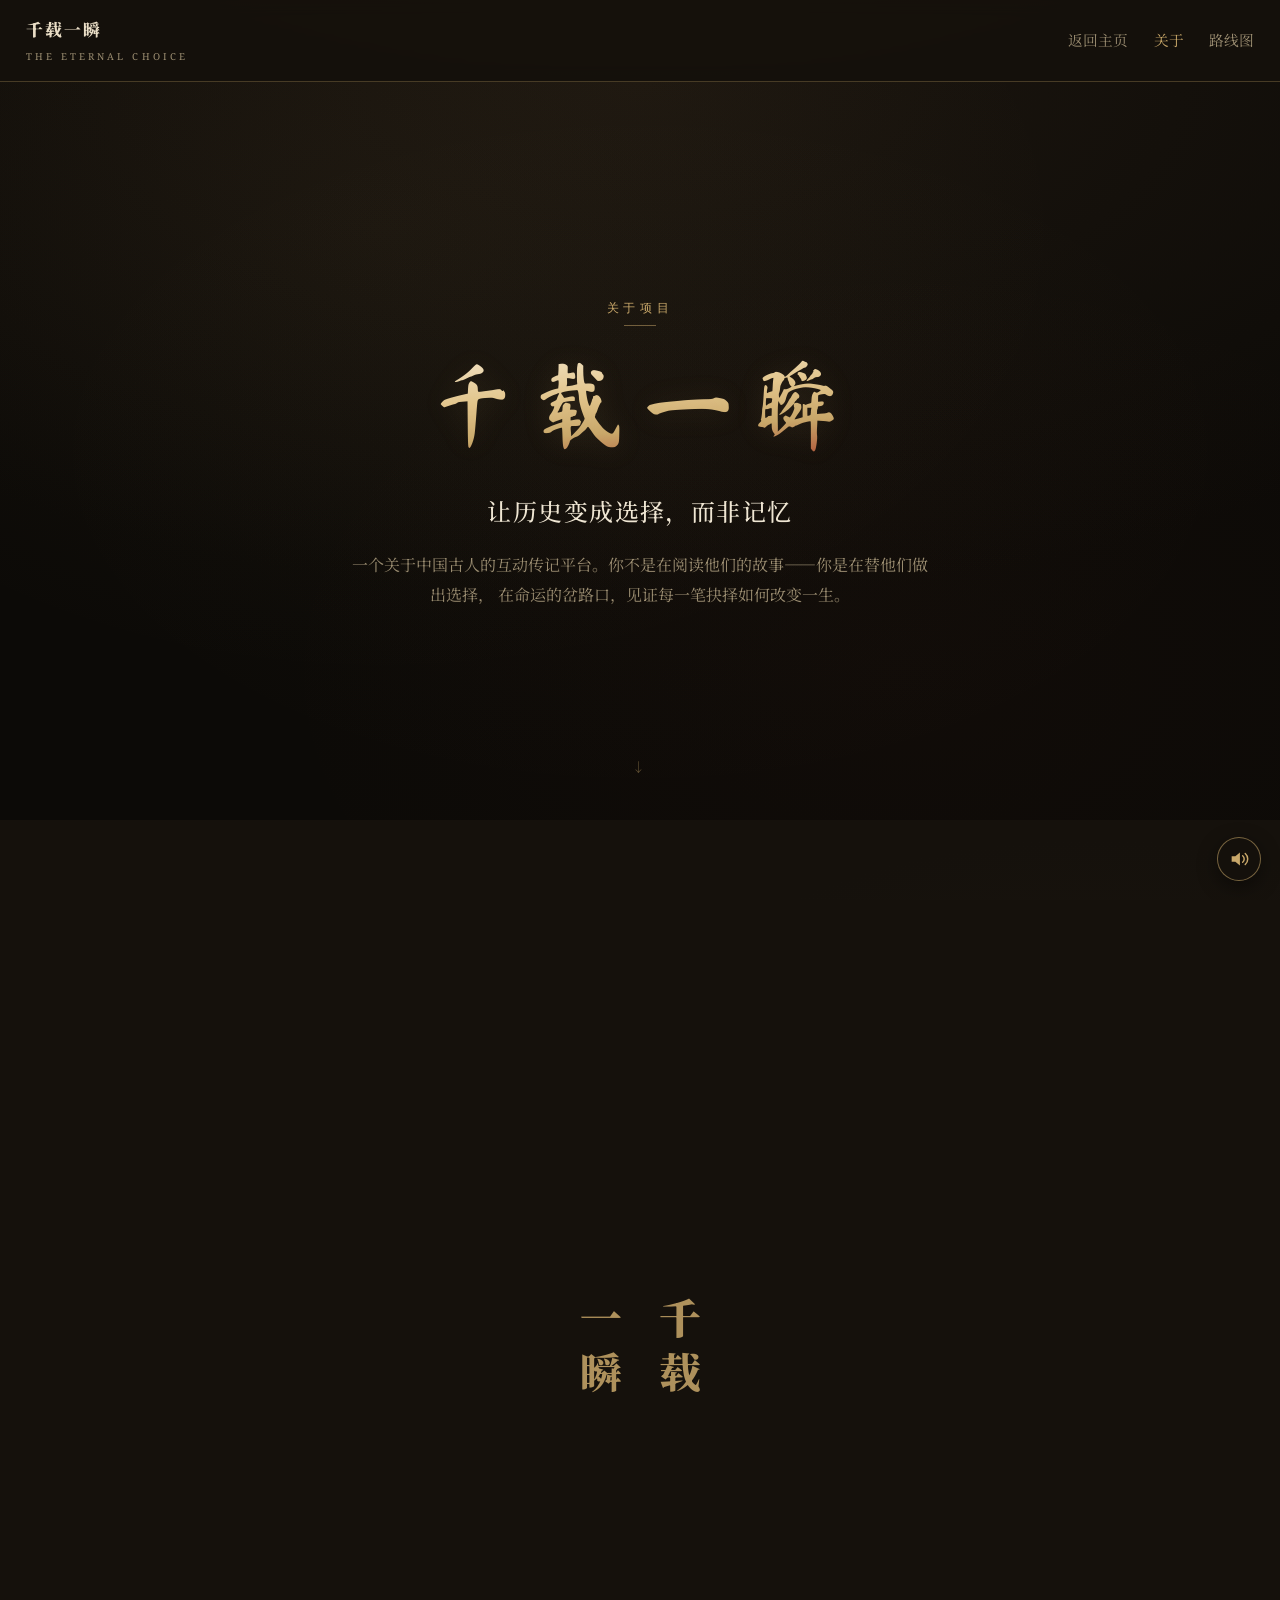
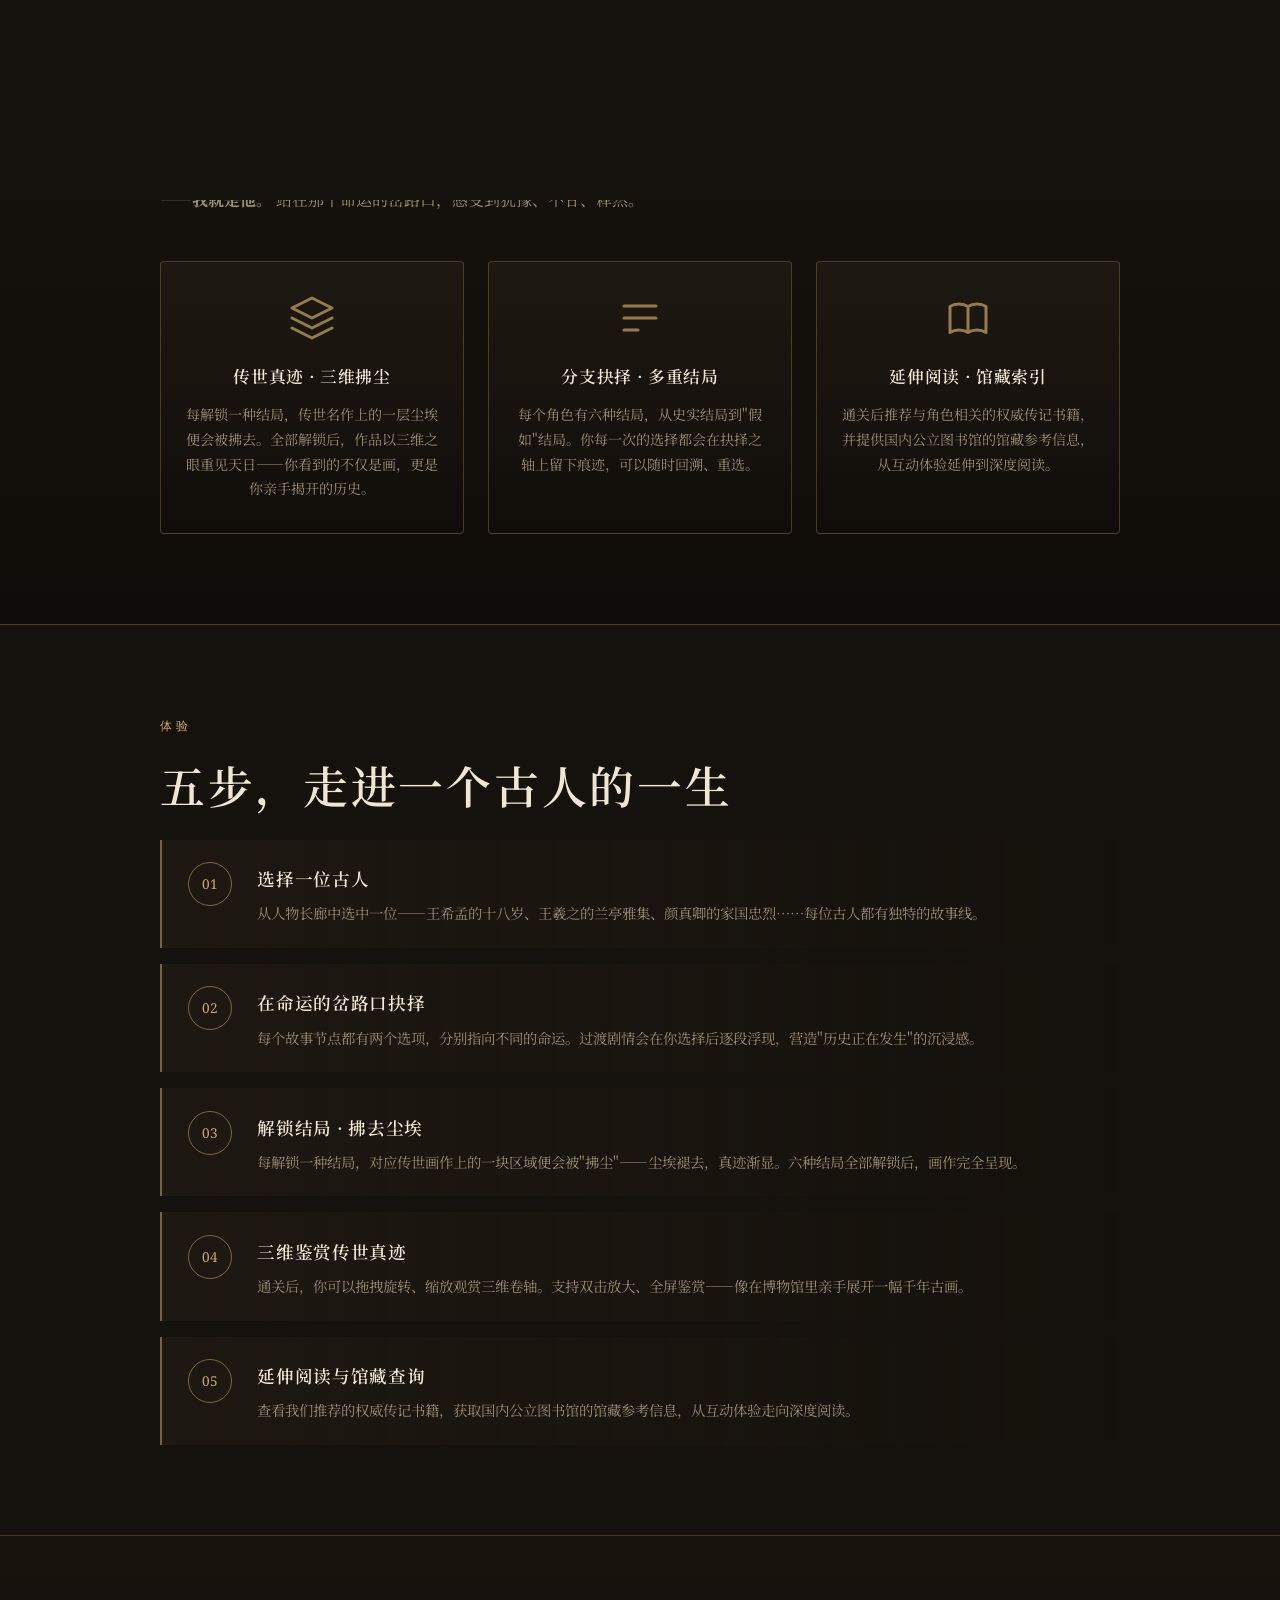
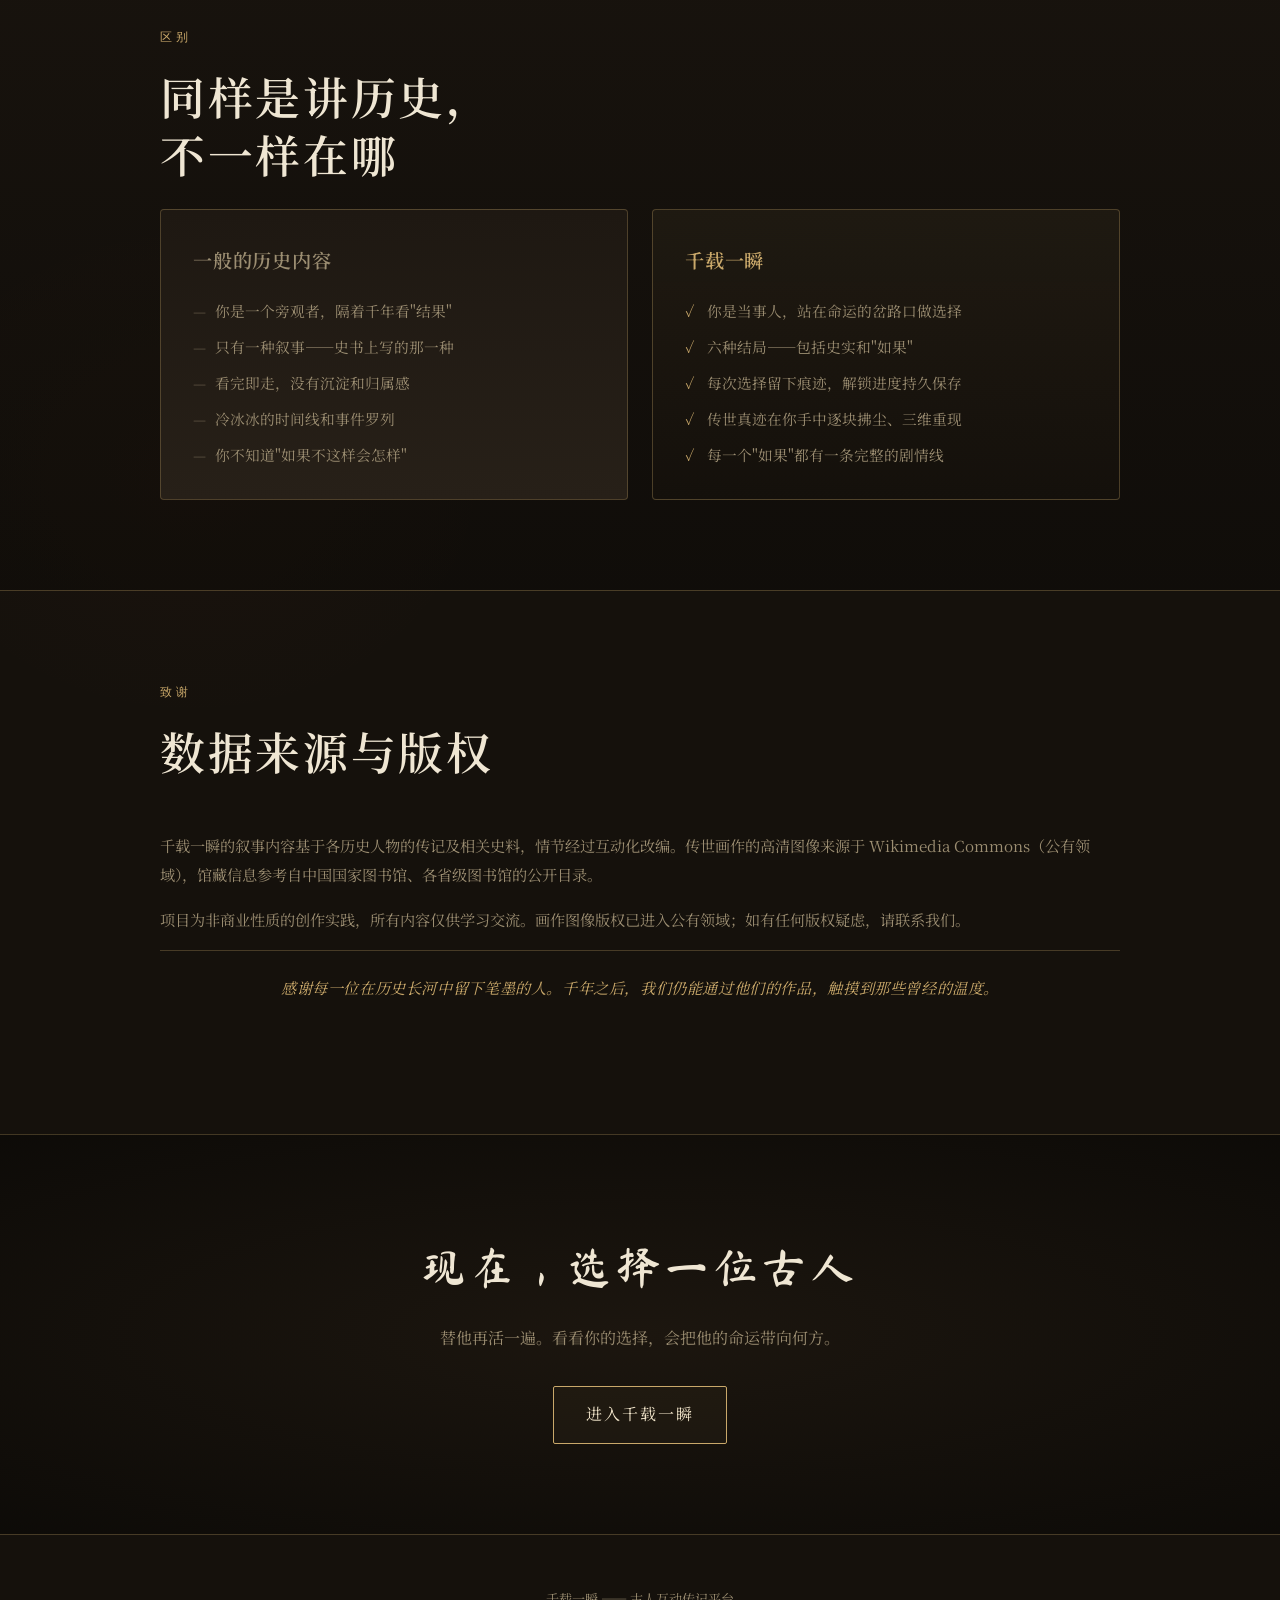
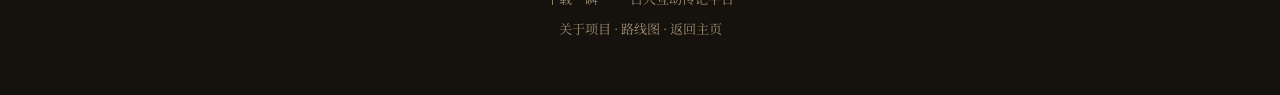
==== about.html @ d02f035d "feat: 新增关于页和路线图落地页，参考wenmai.yongle.school设计风格" ====
<!DOCTYPE html>
<html lang="zh-CN">
<head>
  <meta charset="UTF-8" />
  <meta name="viewport" content="width=device-width, initial-scale=1.0" />
  <title>关于 · 千载一瞬</title>
  <link rel="preconnect" href="https://fonts.googleapis.com" />
  <link rel="preconnect" href="https://fonts.gstatic.com" crossorigin />
  <link href="https://fonts.googleapis.com/css2?family=Ma+Shan+Zheng&family=Noto+Serif+SC:wght@400;500;600;900&family=Noto+Serif:ital,wght@0,400;0,600;1,400&family=ZCOOL+XiaoWei&display=swap" rel="stylesheet" />
  <style>body{font-family:"Noto Serif SC","PingFang SC","Microsoft YaHei",serif;}</style>
  <link rel="stylesheet" href="css/style.css?v=3" />
  <link rel="stylesheet" href="css/landing.css?v=1" />
</head>
<body>

  <!-- 顶栏 -->
  <header class="topbar">
    <a class="brand" href="index.html">千载一瞬<span class="brand__en">THE ETERNAL CHOICE</span></a>
    <nav class="topnav">
      <a href="index.html">返回主页</a>
      <a href="about.html" style="color:var(--gold);">关于</a>
      <a href="roadmap.html">路线图</a>
    </nav>
  </header>

  <!-- 背景音乐开关 -->
  <button id="sound-toggle" class="sound-toggle" aria-label="背景音乐开关" aria-pressed="true" title="背景音乐">
    <svg class="sound-toggle__ico" viewBox="0 0 24 24" aria-hidden="true">
      <path d="M4 9v6h4l5 4V5L8 9H4z" fill="currentColor"/>
      <path class="sound-toggle__wave" d="M16 8.5a4.5 4.5 0 0 1 0 7M18.8 6a8 8 0 0 1 0 12" fill="none" stroke="currentColor" stroke-width="1.6" stroke-linecap="round"/>
      <line class="sound-toggle__slash" x1="3" y1="3" x2="21" y2="21"/>
    </svg>
  </button>

  <!-- ========== Hero ========== -->
  <section class="lp-hero">
    <div class="lp-hero__bg" aria-hidden="true"></div>
    <div class="lp-hero__inner">
      <div class="lp-kicker reveal">关于项目</div>
      <h1 class="lp-title reveal" style="--i:1">千载一瞬</h1>
      <p class="lp-subtitle reveal" style="--i:2">让历史变成选择，而非记忆</p>
      <p class="lp-desc reveal" style="--i:3">
        一个关于中国古人的互动传记平台。你不是在阅读他们的故事——你是在替他们做出选择，
        在命运的岔路口，见证每一笔抉择如何改变一生。
      </p>
    </div>
    <div class="lp-scrollcue" aria-hidden="true">↓</div>
  </section>

  <!-- ========== 为什么需要它 ========== -->
  <section class="lp-section" id="why">
    <div class="lp-section__inner">
      <div class="lp-section__label reveal">WHY</div>
      <h2 class="lp-section__title reveal" style="--i:1">
        历史书会告诉你<br/>
        <span class="lp-highlight">他们做了什么</span>，<br/>
        但从不说他们<span class="lp-highlight">放弃了什么</span>
      </h2>
      <div class="lp-grid lp-grid--2col reveal" style="--i:2">
        <div class="lp-card lp-card--dark">
          <h3 class="lp-card__title">传统历史叙事</h3>
          <p>按时间线罗列事件，告诉你某人某年做了某事。你只能被动接收"既成事实"，无法感知那些被放弃的可能性。</p>
          <p class="lp-card__note">"张择端画了《清明上河图》。"——然后呢？他为什么画？如果不画会怎样？</p>
        </div>
        <div class="lp-card lp-card--accent">
          <h3 class="lp-card__title">千载一瞬的做法</h3>
          <p>让你站在古人的位置上，面对他们曾经面对的选择。每一个选项都引向不同的命运——包括史书上没有记载的那些。</p>
          <p class="lp-card__note">"徽宗召你入画院，但你也接到了民间画坊的邀约。选哪边？"——这是张择端真实面对过的抉择。</p>
        </div>
      </div>
    </div>
  </section>

  <!-- ========== 产品理念 ========== -->
  <section class="lp-section lp-section--alt" id="idea">
    <div class="lp-section__inner">
      <div class="lp-section__label reveal">理念</div>
      <h2 class="lp-section__title reveal" style="--i:1">
        互动是手段，<br/>
        <span class="lp-highlight">「在场」</span>才是目的
      </h2>
      <p class="lp-section__intro reveal" style="--i:2">
        我们不想做一个"历史知识问答"或者"名人故事会"。我们想做的，是让你在某个瞬间觉得——<strong>我就是他</strong>。
        站在那个命运的岔路口，感受到犹豫、不甘、释然。
      </p>

      <div class="lp-grid lp-grid--3col reveal" style="--i:3">
        <div class="lp-idea-card">
          <div class="lp-idea-card__icon">
            <svg viewBox="0 0 24 24"><path d="M12 2L2 7l10 5 10-5-10-5zM2 17l10 5 10-5M2 12l10 5 10-5" fill="none" stroke="currentColor" stroke-width="1.5" stroke-linecap="round" stroke-linejoin="round"/></svg>
          </div>
          <h3>传世真迹 · 三维拂尘</h3>
          <p>每解锁一种结局，传世名作上的一层尘埃便会被拂去。全部解锁后，作品以三维之眼重见天日——你看到的不仅是画，更是你亲手揭开的历史。</p>
        </div>
        <div class="lp-idea-card">
          <div class="lp-idea-card__icon">
            <svg viewBox="0 0 24 24"><path d="M4 6h16M4 12h16M4 18h7" fill="none" stroke="currentColor" stroke-width="1.5" stroke-linecap="round"/></svg>
          </div>
          <h3>分支抉择 · 多重结局</h3>
          <p>每个角色有六种结局，从史实结局到"假如"结局。你每一次的选择都会在抉择之轴上留下痕迹，可以随时回溯、重选。</p>
        </div>
        <div class="lp-idea-card">
          <div class="lp-idea-card__icon">
            <svg viewBox="0 0 24 24"><path d="M12 6.253v13m0-13C10.832 5.477 9.246 5 7.5 5S4.168 5.477 3 6.253v13C4.168 18.477 5.832 18 7.5 18s3.332.477 4.5 1.253m0-13C13.168 5.477 14.754 5 16.5 5c1.747 0 3.332.477 4.5 1.253v13C19.832 18.477 18.168 18 16.5 18c-1.746 0-3.332.477-4.5 1.253" fill="none" stroke="currentColor" stroke-width="1.5" stroke-linecap="round" stroke-linejoin="round"/></svg>
          </div>
          <h3>延伸阅读 · 馆藏索引</h3>
          <p>通关后推荐与角色相关的权威传记书籍，并提供国内公立图书馆的馆藏参考信息，从互动体验延伸到深度阅读。</p>
        </div>
      </div>
    </div>
  </section>

  <!-- ========== 核心体验 ========== -->
  <section class="lp-section" id="experience">
    <div class="lp-section__inner">
      <div class="lp-section__label reveal">体验</div>
      <h2 class="lp-section__title reveal" style="--i:1">
        五步，走进一个古人的一生
      </h2>

      <div class="lp-steps reveal" style="--i:2">
        <div class="lp-step">
          <div class="lp-step__no">01</div>
          <div class="lp-step__body">
            <h3>选择一位古人</h3>
            <p>从人物长廊中选中一位——王希孟的十八岁、王羲之的兰亭雅集、颜真卿的家国忠烈……每位古人都有独特的故事线。</p>
          </div>
        </div>
        <div class="lp-step">
          <div class="lp-step__no">02</div>
          <div class="lp-step__body">
            <h3>在命运的岔路口抉择</h3>
            <p>每个故事节点都有两个选项，分别指向不同的命运。过渡剧情会在你选择后逐段浮现，营造"历史正在发生"的沉浸感。</p>
          </div>
        </div>
        <div class="lp-step">
          <div class="lp-step__no">03</div>
          <div class="lp-step__body">
            <h3>解锁结局 · 拂去尘埃</h3>
            <p>每解锁一种结局，对应传世画作上的一块区域便会被"拂尘"——尘埃褪去，真迹渐显。六种结局全部解锁后，画作完全呈现。</p>
          </div>
        </div>
        <div class="lp-step">
          <div class="lp-step__no">04</div>
          <div class="lp-step__body">
            <h3>三维鉴赏传世真迹</h3>
            <p>通关后，你可以拖拽旋转、缩放观赏三维卷轴。支持双击放大、全屏鉴赏——像在博物馆里亲手展开一幅千年古画。</p>
          </div>
        </div>
        <div class="lp-step">
          <div class="lp-step__no">05</div>
          <div class="lp-step__body">
            <h3>延伸阅读与馆藏查询</h3>
            <p>查看我们推荐的权威传记书籍，获取国内公立图书馆的馆藏参考信息，从互动体验走向深度阅读。</p>
          </div>
        </div>
      </div>
    </div>
  </section>

  <!-- ========== 和一般历史内容的区别 ========== -->
  <section class="lp-section lp-section--alt" id="diff">
    <div class="lp-section__inner">
      <div class="lp-section__label reveal">区别</div>
      <h2 class="lp-section__title reveal" style="--i:1">
        同样是讲历史，<br/>
        不一样在哪
      </h2>

      <div class="lp-compare reveal" style="--i:2">
        <div class="lp-compare__col lp-compare__col--left">
          <h3>一般的历史内容</h3>
          <ul>
            <li>你是一个旁观者，隔着千年看"结果"</li>
            <li>只有一种叙事——史书上写的那一种</li>
            <li>看完即走，没有沉淀和归属感</li>
            <li>冷冰冰的时间线和事件罗列</li>
            <li>你不知道"如果不这样会怎样"</li>
          </ul>
        </div>
        <div class="lp-compare__col lp-compare__col--right">
          <h3>千载一瞬</h3>
          <ul>
            <li>你是当事人，站在命运的岔路口做选择</li>
            <li>六种结局——包括史实和"如果"</li>
            <li>每次选择留下痕迹，解锁进度持久保存</li>
            <li>传世真迹在你手中逐块拂尘、三维重现</li>
            <li>每一个"如果"都有一条完整的剧情线</li>
          </ul>
        </div>
      </div>
    </div>
  </section>

  <!-- ========== 数据来源与致谢 ========== -->
  <section class="lp-section" id="sources">
    <div class="lp-section__inner">
      <div class="lp-section__label reveal">致谢</div>
      <h2 class="lp-section__title reveal" style="--i:1">数据来源与版权</h2>
      <div class="lp-text-block reveal" style="--i:2">
        <p>千载一瞬的叙事内容基于各历史人物的传记及相关史料，情节经过互动化改编。传世画作的高清图像来源于 Wikimedia Commons（公有领域），馆藏信息参考自中国国家图书馆、各省级图书馆的公开目录。</p>
        <p>项目为非商业性质的创作实践，所有内容仅供学习交流。画作图像版权已进入公有领域；如有任何版权疑虑，请联系我们。</p>
        <p class="lp-text-block__thanks">感谢每一位在历史长河中留下笔墨的人。千年之后，我们仍能通过他们的作品，触摸到那些曾经的温度。</p>
      </div>
    </div>
  </section>

  <!-- ========== CTA ========== -->
  <section class="lp-cta">
    <div class="lp-cta__inner">
      <h2 class="reveal">现在，选择一位古人</h2>
      <p class="reveal" style="--i:1">替他再活一遍。看看你的选择，会把他的命运带向何方。</p>
      <a class="lp-btn reveal" style="--i:2" href="index.html">进入千载一瞬</a>
    </div>
  </section>

  <footer class="site-foot">
    <p>千载一瞬 —— 古人互动传记平台</p>
    <p><a href="about.html">关于项目</a> · <a href="roadmap.html">路线图</a> · <a href="index.html">返回主页</a></p>
  </footer>

  <script src="js/motion.js?v=3"></script>
  <script>
    /* 背景音乐复用 */
    (function() {
      const btn = document.getElementById('sound-toggle');
      const FADE = 1100;
      let audio = document.getElementById('bgm');
      if (!audio) {
        audio = document.createElement('audio');
        audio.id = 'bgm';
        audio.loop = true;
        audio.preload = 'none';
        audio.src = 'assets/audio/bgm.mp3';
        document.body.appendChild(audio);
      }
      let enabled = true;
      function fade(to, done) {
        const start = Math.max(0, Math.min(1, audio.volume || 0));
        const target = Math.max(0, Math.min(1, to));
        const t0 = performance.now();
        (function step(t) {
          const k = Math.min(1, (t - t0) / FADE);
          audio.volume = Math.max(0, Math.min(1, start + (target - start) * k));
          if (k < 1) requestAnimationFrame(step);
          else if (done) done();
        })(t0);
      }
      function play() { const p = audio.play(); if (p && p.catch) p.catch(() => {}); }
      function pause() { fade(0, () => audio.pause()); }
      btn.addEventListener('click', () => {
        enabled = !enabled;
        btn.classList.toggle('is-muted', !enabled);
        btn.setAttribute('aria-pressed', String(enabled));
        if (enabled) { audio.volume = 0; play(); fade(0.5); }
        else pause();
      });
      function doPlay() {
        if (!enabled || !audio.paused) return;
        audio.volume = 0; play(); fade(0.5);
      }
      doPlay();
      audio.addEventListener('canplay', doPlay);
      function onGesture(e) {
        if (e && e.target && e.target.closest && e.target.closest('#sound-toggle')) return;
        doPlay();
        if (!audio.paused) {
          window.removeEventListener('pointerdown', onGesture);
          window.removeEventListener('keydown', onGesture);
        }
      }
      window.addEventListener('pointerdown', onGesture);
      window.addEventListener('keydown', onGesture);
    })();
  </script>
</body>
</html>
---- css/style.css ----
/* ============================================================
 *  希孟·抉择 —— 样式
 *  水墨留白 · 宋体大字 · 编辑式排版（参考资治通鉴数字阅读站）
 * ============================================================ */
:root{
  --ink:#15110c;
  --ink-2:#1e1812;
  --ink-3:#272018;
  --paper:#efe6d3;
  --paper-2:#e6dac1;
  --paper-3:#d9cbac;
  --line:rgba(201,168,106,.28);
  --line-strong:rgba(201,168,106,.55);
  --gold:#c9a86a;
  --cinnabar:#a8422e;
  --green:#2e7d6b;
  --text-ink:#e9ddc6;     /* 深底上的字 */
  --text-paper:#2c241b;   /* 浅底上的字 */
  --muted:#9c8e72;
  --serif:"STKaiti","KaiTi","楷体","FangSong","仿宋","Noto Serif SC","Songti SC","STSong","SimSun",serif;
  --serif-en:"Noto Serif",Georgia,"Times New Roman",serif;
  --calligraphy:"Ma Shan Zheng","ZCOOL XiaoWei","STXingkai","华文行楷",cursive;
}

*{box-sizing:border-box;}
html{scroll-behavior:smooth;}
body{
  margin:0;
  font-family:var(--serif);
  color:var(--text-ink);
  background:
    radial-gradient(1400px 800px at 50% -8%,#241b12 0%, transparent 60%),
    radial-gradient(1000px 700px at 85% 25%,#1c160f 0%, transparent 55%),
    radial-gradient(600px 500px at 15% 75%,rgba(168,66,46,.04) 0%, transparent 50%),
    var(--ink);
  line-height:1.9;
  -webkit-font-smoothing:antialiased;
}
a{color:inherit;text-decoration:none;}
kbd{
  font-family:var(--serif-en);
  border:1px solid var(--line-strong);
  border-radius:4px;padding:0 .4em;font-size:.8em;color:var(--gold);
}

/* ---------- 顶栏 ---------- */
.topbar{
  position:sticky;top:0;z-index:30;
  display:flex;align-items:center;justify-content:space-between;
  padding:.9rem 1.6rem;
  background:rgba(21,17,12,.72);
  backdrop-filter:blur(8px);
  border-bottom:1px solid var(--line);
}
.brand{font-weight:900;letter-spacing:.12em;font-size:1.05rem;}
.brand__en{
  display:block;font-family:var(--serif-en);font-weight:400;
  font-size:.6rem;letter-spacing:.32em;color:var(--muted);margin-top:.1rem;
}
.topnav{display:flex;gap:1.6rem;font-size:.92rem;color:var(--text-ink);}
.topnav a{position:relative;padding:.2rem 0;color:var(--muted);transition:color .25s;}
.topnav a:hover{color:var(--gold);}
.topnav a::after{
  content:"";position:absolute;left:0;bottom:-2px;width:0;height:1px;
  background:var(--gold);transition:width .3s;
}
.topnav a:hover::after{width:100%;}

/* ---------- Hero ---------- */
.hero{
  max-width:980px;margin:0 auto;
  padding:14vh 1.6rem 10vh;text-align:center;
}
.hero__kicker{
  font-family:var(--serif-en);letter-spacing:.4em;font-size:.72rem;
  color:var(--gold);text-transform:uppercase;margin-bottom:1.4rem;
}
.hero__title{
  font-family:var(--calligraphy);font-weight:400;
  font-size:clamp(4rem,12vw,9rem);letter-spacing:.18em;margin:0;
  background:linear-gradient(180deg,#f3e7cc,#c9a86a 70%,#a8422e);
  -webkit-background-clip:text;background-clip:text;color:transparent;
  text-shadow:0 2px 30px rgba(201,168,106,.15);
}
.hero__en{
  font-family:var(--serif-en);letter-spacing:.34em;font-size:.78rem;
  color:var(--muted);margin-top:1rem;
}
.hero__tagline{
  font-size:clamp(1.2rem,2.8vw,1.8rem);color:var(--paper);
  margin:2.8rem auto 1.8rem;font-weight:500;letter-spacing:.06em;
}
.hero__intro{
  max-width:680px;margin:0 auto;color:var(--muted);font-size:1rem;
}
.hero__rule{
  width:64px;height:1px;background:var(--line-strong);
  margin:2.6rem auto 1.6rem;position:relative;
}
.hero__rule::before{
  content:"卷";position:absolute;left:50%;top:50%;transform:translate(-50%,-50%);
  background:var(--ink);padding:0 .5rem;color:var(--gold);font-size:.8rem;
}
.hero__quote{color:var(--muted);font-style:italic;font-family:var(--serif-en);font-size:.92rem;}

/* ---------- 按钮 ---------- */
.btn{
  font-family:var(--serif);cursor:pointer;border:none;
  padding:.7rem 1.6rem;border-radius:2px;font-size:.95rem;letter-spacing:.08em;
  transition:transform .2s,box-shadow .25s,background .25s,color .25s;
}
.btn--solid{
  background:linear-gradient(180deg,#caa766,#a8422e);
  color:#fff4e2;box-shadow:0 6px 22px rgba(168,66,46,.3);
}
.btn--solid:hover{transform:translateY(-2px);box-shadow:0 10px 28px rgba(168,66,46,.42);}
.btn--ghost{
  background:transparent;border:1px solid var(--line-strong);color:var(--gold);
}
.btn--ghost:hover{background:rgba(201,168,106,.12);}
.btn--sm{padding:.45rem 1rem;font-size:.82rem;}

/* 开始探索：仅作指示，非按钮 */
.start-hint{
  display:inline-flex;align-items:center;gap:.5rem;margin:2.4rem auto 0;
  color:var(--gold);font-size:1rem;letter-spacing:.22em;cursor:pointer;
  opacity:.82;transition:opacity .3s,letter-spacing .3s;text-align:center;
  user-select:none;
}
.start-hint:hover{opacity:1;letter-spacing:.28em;}
.start-hint:focus-visible{outline:1px dashed var(--gold);outline-offset:.5rem;}
.start-hint__arrow{
  display:inline-block;font-size:1.1rem;line-height:1;
  animation:hintBob 1.8s ease-in-out infinite;
}
@keyframes hintBob{0%,100%{transform:translateY(0);}50%{transform:translateY(6px);}}
.reduce-motion .start-hint__arrow{animation:none!important;}

/* ---------- 通用区块头 ---------- */
.section-head{margin:0 auto 3rem;max-width:1180px;padding:0 1.6rem;}
.section-head--row{display:flex;align-items:flex-end;justify-content:space-between;gap:1rem;}
.sec-en{
  font-family:var(--serif-en);letter-spacing:.34em;font-size:.72rem;
  color:var(--gold);text-transform:uppercase;display:block;margin-bottom:.6rem;
}
.sec-title{font-size:clamp(2rem,5vw,3rem);font-weight:600;margin:0;letter-spacing:.08em;font-family:var(--serif);}

/* ---------- 抉择之台 ---------- */
.stage{padding:6vh 0 10vh;}
.stage__grid{
  max-width:1180px;margin:0 auto;padding:0 1.6rem;
  display:grid;grid-template-columns:1fr 1.05fr;gap:1.6rem;align-items:start;
}
.panel{
  background:linear-gradient(180deg,var(--ink-2),var(--ink-3));
  border:1px solid var(--line);border-radius:4px;
  padding:1.8rem;position:relative;overflow:hidden;
}
.panel::before{
  content:"";position:absolute;inset:8px;border:1px solid rgba(201,168,106,.1);
  border-radius:2px;pointer-events:none;
}

/* 叙事面板 */
.story{min-height:440px;display:flex;flex-direction:column;}
.node-chapter{
  font-family:var(--serif-en);letter-spacing:.3em;font-size:.72rem;
  color:var(--gold);text-transform:uppercase;margin-bottom:1.2rem;
}
.node-text{font-size:1.08rem;color:var(--paper);flex:1;}
.node-text p{margin:0 0 1rem;text-indent:2em;}
.node-text p:first-child{text-indent:0;}
.node-choices{display:flex;flex-direction:column;gap:.9rem;margin-top:1.6rem;}
.choice{
  display:flex;align-items:center;gap:1rem;text-align:left;
  background:rgba(239,230,211,.04);border:1px solid var(--line);
  color:var(--text-ink);padding:1rem 1.2rem;border-radius:3px;cursor:pointer;
  font-family:var(--serif);font-size:1.02rem;transition:all .22s;
}
.choice:hover{
  border-color:var(--gold);background:rgba(201,168,106,.12);
  transform:translateX(4px);
}
.choice__no{
  flex:none;width:1.9rem;height:1.9rem;display:grid;place-items:center;
  border:1px solid var(--line-strong);border-radius:50%;
  color:var(--gold);font-family:var(--serif-en);font-size:.85rem;
}
.choice__txt{flex:1;}
.choice__arrow{color:var(--muted);transition:transform .22s;}
.choice:hover .choice__arrow{transform:translateX(4px);color:var(--gold);}
.story__foot{margin-top:1.4rem;font-size:.78rem;color:var(--muted);}

/* 选项退出动画（!important 防止被后声明的 choiceIn 覆盖） */
.node-choices--hidden .choice{animation:choiceOut .35s ease both!important;pointer-events:none;}
.node-choices--hidden .choice:nth-child(2){animation-delay:.05s!important;}
@keyframes choiceOut{from{opacity:1;transform:none;}to{opacity:0;transform:translateY(-8px);}}

/* 过渡剧情跳过按钮 */
.skip-bridge{
  display:inline-flex;align-items:center;gap:.4rem;
  background:none;border:1px solid var(--line-strong);border-radius:3px;
  color:var(--muted);font-family:var(--serif);font-size:.82rem;
  padding:.4rem 1rem;cursor:pointer;margin-top:.9rem;
  transition:all .25s;letter-spacing:.04em;
}
.skip-bridge:hover{border-color:var(--gold);color:var(--gold);background:rgba(201,168,106,.06);}
.skip-bridge.is-visible{display:inline-flex;animation:skipIn .35s ease;}

/* 过渡剧情段落逐段淡入 */
.bridge-text{color:var(--paper);}
.bridge-text p{
  opacity:0;transform:translateY(12px);
  transition:opacity .5s ease,transform .5s ease;
  margin:0 0 .8rem;text-indent:2em;
}
.bridge-text p.is-revealed{opacity:1;transform:none;}
@keyframes skipIn{from{opacity:0;transform:translateY(6px);}to{opacity:1;transform:none;}}

/* bridge 全部浮现后的点击提示 */
.bridge-tap-hint{
  margin-top:1.4rem;text-align:center;font-size:.84rem;
  color:var(--gold);opacity:0;transform:translateY(8px);
  transition:opacity .6s ease,transform .6s ease;
  letter-spacing:.12em;
}
.bridge-tap-hint.is-visible{opacity:.75;transform:none;}

/* 三维画卷面板 */
.scroll__head{display:flex;align-items:flex-start;justify-content:space-between;gap:1rem;margin-bottom:1rem;}
.scroll__name{font-size:1.15rem;font-weight:600;letter-spacing:.06em;}
.scroll__sub{font-size:.82rem;color:var(--muted);margin-top:.2rem;}
.upload{
  flex:none;font-size:.82rem;color:var(--gold);border:1px solid var(--line-strong);
  padding:.4rem .9rem;border-radius:2px;cursor:pointer;transition:background .2s;
}
.upload:hover{background:rgba(201,168,106,.12);}
.upload input{display:none;}
.canvas-wrap{
  position:relative;width:100%;height:56vh;min-height:340px;
  background:radial-gradient(120% 120% at 50% 0%,#211a12,#0e0b07);
  border:1px solid var(--line);border-radius:3px;overflow:hidden;
}
#scroll-canvas{display:block;width:100%;height:100%;}
.canvas-hint{
  position:absolute;left:50%;bottom:10px;transform:translateX(-50%);
  font-size:.72rem;color:var(--muted);letter-spacing:.1em;
  background:rgba(14,11,7,.55);padding:.2rem .7rem;border-radius:2px;
  pointer-events:none;
}
/* 平面降级模式 */
.canvas-wrap.is-2d{background:radial-gradient(120% 120% at 50% 0%,#2a2118,#15100a);}
.fallback-img{position:absolute;inset:0;width:100%;height:100%;object-fit:contain;display:block;transition:transform .4s ease;cursor:zoom-in;transform-origin:center;}
.fallback-img.is-zoomed{transform:scale(1.8);cursor:zoom-out;}
.dust-overlay{position:absolute;inset:0;display:flex;pointer-events:none;}
.dust-strip{
  flex:1;opacity:1;
  /* 未拂尘区域：明显灰白尘覆盖，与拂尘后的原色形成强对比 */
  background-color:rgba(150,148,143,0.94);
  background-image:
    repeating-linear-gradient(135deg,rgba(120,118,112,.3) 0 3px,transparent 3px 9px),
    radial-gradient(ellipse at 30% 50%,rgba(190,187,178,.18) 0%,transparent 70%);
  box-shadow:inset 0 0 34px rgba(96,92,85,.45);
  transition:opacity 1s ease;
}
.progress{margin-top:1.1rem;}
.progress__label{font-size:.85rem;color:var(--muted);margin-bottom:.5rem;letter-spacing:.08em;}
.progress__label span{color:var(--gold);font-family:var(--serif-en);}
.progress__bar{display:flex;gap:4px;}
.pseg{flex:1;height:8px;border-radius:2px;background:rgba(201,168,106,.12);
  border:1px solid var(--line);transition:background .5s,box-shadow .5s;}
.pseg.on{box-shadow:0 0 12px rgba(201,168,106,.5);}

/* ---------- 结局图鉴 ---------- */
.gallery{padding:6vh 0 12vh;}
.gallery__grid{
  max-width:1180px;margin:0 auto;padding:0 1.6rem;
  display:grid;grid-template-columns:repeat(auto-fill,minmax(260px,1fr));gap:1.2rem;
}
.ecard{
  position:relative;border:1px solid var(--line);border-radius:4px;
  padding:1.5rem 1.4rem;min-height:190px;overflow:hidden;
  background:linear-gradient(180deg,var(--ink-2),var(--ink-3));
  transition:transform .25s,box-shadow .25s,border-color .25s;
}
.ecard.unlocked{cursor:pointer;}
.ecard.unlocked:hover{transform:translateY(-4px);
  border-color:var(--tint);box-shadow:0 12px 30px rgba(0,0,0,.4);}
.ecard.locked{filter:grayscale(.4);opacity:.78;}
.ecard.locked::after{
  content:"";position:absolute;inset:0;
  background:repeating-linear-gradient(135deg,rgba(20,16,11,.6) 0 8px,rgba(40,32,22,.6) 8px 16px);
  mix-blend-mode:multiply;
}
.ecard__no{
  font-family:var(--serif-en);font-size:.8rem;color:var(--gold);letter-spacing:.2em;
}
.ecard__en{font-family:var(--serif-en);font-size:.66rem;letter-spacing:.28em;
  color:var(--muted);text-transform:uppercase;margin:.2rem 0 .8rem;}
.ecard__title{font-size:1.5rem;font-weight:600;margin:0 0 .6rem;letter-spacing:.06em;}
.ecard.locked .ecard__title{color:var(--muted);}
.ecard.unlocked .ecard__title{color:var(--tint);}
.ecard__blurb{font-size:.9rem;color:var(--muted);margin:0;}
.ecard__tag{
  display:inline-block;margin-top:1rem;font-size:.72rem;letter-spacing:.12em;
  color:var(--gold);border-top:1px solid var(--line);padding-top:.6rem;
}
.ecard__tag::before{content:"— ";}

/* ---------- 页脚 ---------- */
.site-foot{
  border-top:1px solid var(--line);padding:3rem 1.6rem;text-align:center;
  color:var(--muted);font-size:.82rem;
}
.site-foot p{margin:.3rem 0;}

/* ---------- 结局弹窗 ---------- */
.modal{
  position:fixed;inset:0;z-index:50;display:none;
  align-items:center;justify-content:center;padding:1.4rem;
  background:rgba(8,6,4,.78);backdrop-filter:blur(4px);
}
.modal.show{display:flex;animation:fade .3s ease;}
@keyframes fade{from{opacity:0;}to{opacity:1;}}
.modal__panel{
  position:relative;width:min(700px,100%);max-height:86vh;overflow:auto;
  background:linear-gradient(180deg,var(--paper),var(--paper-2));
  color:var(--text-paper);border-radius:4px;padding:3rem 2.8rem;
  border:1px solid var(--line-strong);
  box-shadow:
    0 0 0 1px rgba(201,168,106,.08) inset,
    0 40px 100px rgba(0,0,0,.6),
    0 0 80px rgba(201,168,106,.04);
  animation:rise .4s ease;
}
@keyframes rise{from{transform:translateY(18px);opacity:.6;}to{transform:translateY(0);opacity:1;}}
.modal__close{
  position:absolute;top:.8rem;right:1rem;background:none;border:none;
  font-size:1.6rem;color:var(--muted);cursor:pointer;line-height:1;
}
.modal__close:hover{color:var(--cinnabar);}
.em__chapter{font-family:var(--serif-en);letter-spacing:.3em;font-size:.7rem;
  color:var(--cinnabar);text-transform:uppercase;margin-bottom:1rem;}
.em__title{font-size:2.4rem;font-weight:600;margin:0;letter-spacing:.12em;color:var(--cinnabar);font-family:var(--serif);}
.em__en{font-family:var(--serif-en);letter-spacing:.28em;font-size:.72rem;
  color:var(--muted);margin:.4rem 0 1.4rem;text-transform:uppercase;}
.em__body{font-size:1.05rem;}
.em__body p{margin:0 0 1rem;text-indent:2em;}
.em__epi{
  margin:1.6rem 0 0;padding:.9rem 1.1rem;border-left:3px solid var(--gold);
  background:rgba(201,168,106,.1);font-style:italic;color:#5a4a32;
}
.em__actions{display:flex;flex-wrap:wrap;gap:.8rem;margin-top:1.8rem;}
.em__actions .btn--solid{background:linear-gradient(180deg,#caa766,#a8422e);color:#fff4e2;}
.em__actions .btn--ghost{border:1px solid rgba(92,74,50,.5);color:#5a4a32;}
.em__actions .btn--ghost:hover{background:rgba(92,74,50,.08);}

/* 抉择轴线：抉择之台实时回溯（游戏进行中可见） */
.stage-axis{
  margin:1rem 0 .6rem;padding:.5rem 0 0;
  border-top:1px dashed rgba(150,130,90,.2);
  min-height:0;transition:min-height .3s;}
.stage-axis:not(:empty){min-height:36px;}
.stage-axis__label{
  font-size:.7rem;letter-spacing:.16em;color:var(--muted);
  margin-bottom:.5rem;display:none;} /* 节点少时隐藏标签 */
.stage-axis:has(.axis__node:nth-child(2)) .stage-axis__label{display:block;}

/* 抉择轴线：结局后可回溯到任一选择节点 */
.choice-axis{margin:1.8rem 0 0;padding-top:1rem;border-top:1px dashed rgba(150,130,90,.35);}
.axis__label{font-size:.78rem;letter-spacing:.18em;color:var(--muted);margin-bottom:.9rem;}
.axis__track{
  display:flex;align-items:stretch;gap:0;overflow-x:auto;padding-bottom:.7rem;
  -webkit-overflow-scrolling:touch;scrollbar-width:thin;
}
.axis__track::-webkit-scrollbar{height:6px;}
.axis__track::-webkit-scrollbar-thumb{background:rgba(150,130,90,.4);border-radius:3px;}
.axis__node{
  flex:none;display:flex;flex-direction:column;align-items:flex-start;gap:.3rem;
  min-width:128px;max-width:168px;background:rgba(201,168,106,.08);
  border:1px solid var(--line-strong);border-radius:5px;padding:.6rem .72rem;
  cursor:pointer;text-align:left;color:var(--text-paper);font-family:var(--serif);
  transition:background .2s,border-color .2s,transform .2s;
}
.axis__node:hover{background:rgba(201,168,106,.18);border-color:var(--gold);transform:translateY(-2px);}
.axis__dot{width:9px;height:9px;border-radius:50%;background:var(--gold);box-shadow:0 0 0 3px rgba(201,168,106,.18);}
.axis__ch{font-family:var(--serif-en);font-size:.6rem;letter-spacing:.16em;color:var(--muted);text-transform:uppercase;}
.axis__choice{
  font-size:.84rem;line-height:1.42;color:#4a3c28;
  display:-webkit-box;-webkit-line-clamp:2;-webkit-box-orient:vertical;overflow:hidden;
}
.axis__line{flex:none;width:26px;align-self:center;border-top:1px dashed rgba(150,130,90,.5);}
.axis__node--end{background:rgba(168,66,46,.1);border-color:rgba(168,66,46,.45);}
.axis__node--end .axis__dot{background:var(--cinnabar);box-shadow:0 0 0 3px rgba(168,66,46,.2);}
.axis__node--end .axis__choice{color:var(--cinnabar);font-weight:600;}

/* ---------- 全部解锁提示（国风复古 · 题跋风格）---------- */
.toast{
  position:fixed;left:50%;bottom:2.4rem;transform:translate(-50%,140%);
  z-index:60;
  min-width:260px;max-width:420px;
  background:
    linear-gradient(135deg,rgba(239,230,211,.06),rgba(239,230,211,.02)),
    linear-gradient(180deg,var(--ink-2),var(--ink));
  color:#e9ddc6;
  padding:1.8rem 2.2rem 1.5rem;
  text-align:center;
  border:1px solid var(--line-strong);
  border-radius:3px;
  box-shadow:
    0 0 0 1px rgba(201,168,106,.08) inset,
    0 14px 40px rgba(0,0,0,.55),
    0 0 60px rgba(201,168,106,.06);
  transition:transform .6s cubic-bezier(.2,.9,.3,1.2),opacity .5s;
  /* 四角回纹装饰 */
  position:relative;overflow:hidden;
}
.toast::before,
.toast::after{
  content:"";position:absolute;width:18px;height:18px;border-color:var(--gold);border-style:solid;
  pointer-events:none;opacity:.35;}
.toast::before{top:6px;left:6px;border-width:1px 0 0 1px;}
.toast::after{top:6px;right:6px;border-width:1px 1px 0 0;}
.toast.show{transform:translate(-50%,0);}
/* 底部两角装饰 */
.toast__corner-l,
.toast__corner-r{
  position:absolute;bottom:6px;width:18px;height:18px;border-style:solid;
  border-color:var(--gold);pointer-events:none;opacity:.35;}
.toast__corner-l{left:6px;border-width:0 0 1px 1px;}
.toast__corner-r{right:6px;border-width:0 1px 1px 0;}

/* 印章式标题 */
.toast__title{
  font-size:1.4rem;font-weight:900;letter-spacing:.22em;
  color:var(--gold);
  font-family:var(--serif);text-shadow:0 1px 12px rgba(201,168,106,.25);
  position:relative;display:inline-block;padding-bottom:.3rem;
}
.toast__title::after{
  content:"";display:block;margin:.35rem auto 0;width:40px;height:2px;
  background:linear-gradient(90deg,transparent,var(--gold),transparent);
  opacity:.5;
}
.toast__sub{
  font-size:.86rem;color:var(--muted);margin-top:.7rem;
  letter-spacing:.08em;font-style:italic;line-height:1.7;}

/* ---------- 三维画卷放大弹窗（lightbox）---------- */
.lightbox{
  position:fixed;inset:0;z-index:70;
  display:none;align-items:center;justify-content:center;
  background:rgba(6,4,2,.88);backdrop-filter:blur(8px);
}
.lightbox.is-show{display:flex;animation:lbIn .35s ease;}
@keyframes lbIn{from{opacity:0;}to{opacity:1;}}
.lightbox__close{
  position:absolute;top:1rem;right:1.2rem;background:none;border:none;
  font-size:2rem;color:var(--muted);cursor:pointer;line-height:1;
  z-index:3;width:44px;height:44px;display:flex;align-items:center;justify-content:center;
  border-radius:50%;transition:color .2s,background .2s;}
.lightbox__close:hover{color:var(--cinnabar);background:rgba(168,66,46,.12);}
.lightbox__img{
  max-width:92vw;max-height:85vh;
  object-fit:contain;border-radius:2px;
  box-shadow:
    0 0 0 1px rgba(201,168,106,.15),
    0 30px 80px rgba(0,0,0,.6);
  animation:lbRise .4s ease;
  cursor:zoom-in;
  transform-origin:center center;
  will-change:transform;
}
.lightbox__img.is-zoomed{cursor:grab;}
.lightbox__img.is-zoomed:active{cursor:grabbing;}
/* 放大弹窗内的 6 区尘覆盖：与三维主视图同步显隐 */
.lightbox__stage{position:relative;max-width:92vw;max-height:85vh;display:flex;align-items:center;justify-content:center;}
.lightbox__dust{position:absolute;inset:0;display:flex;pointer-events:none;z-index:2;}
.lb-dust-strip{
  flex:1;
  background-color:rgba(150,148,143,0.72);
  background-image:repeating-linear-gradient(135deg,rgba(120,118,112,.18) 0 3px,transparent 3px 9px);
  box-shadow:inset 0 0 24px rgba(96,92,85,.35);
  transition:opacity .6s ease;
}
@keyframes lbRise{from{transform:scale(.94);opacity:0;}to{transform:scale(1);opacity:1;}}
.lightbox__caption{
  position:absolute;bottom:1.5rem;left:50%;transform:translateX(-50%);
  font-family:var(--serif);font-size:.82rem;color:var(--muted);
  letter-spacing:.16em;padding:.35rem 1rem;
  background:rgba(21,17,12,.72);backdrop-filter:blur(4px);
  border:1px solid var(--line);border-radius:2px;}

/* ---------- 响应式 ---------- */
@media (max-width:880px){
  .stage__grid{grid-template-columns:1fr;}
  .topnav{gap:1rem;font-size:.85rem;}
  .canvas-wrap{height:46vh;}
  .char-grid{grid-template-columns:repeat(2, 1fr);gap:1.4rem;}
}

/* ========== 人物长廊（Hub）========== */
.hub-hero{padding-bottom:2vh;}
.char-gallery{max-width:1400px;margin:5vh auto 0;padding:0 1.8rem;}

/* 角色卡片：桌面端固定 4 列，大气布局 */
.char-grid{
  display:grid;grid-template-columns:repeat(4, 1fr);
  gap:2rem;align-items:start;
}
.char-card{
  position:relative;border:1px solid var(--line);border-radius:4px;
  overflow:hidden;cursor:pointer;transition:transform .3s,box-shadow .3s,border-color .3s;
  background:linear-gradient(180deg,var(--ink-2),var(--ink-3));
}
.char-card:hover{transform:translateY(-8px);border-color:var(--accent);
  box-shadow:0 20px 50px rgba(0,0,0,.5),0 0 40px rgba(201,168,106,.06);}
.char-card--locked{cursor:default;opacity:.55;filter:grayscale(.6);}
.char-card--locked:hover{transform:none;box-shadow:none;border-color:var(--line);}

.cc__no{
  position:absolute;top:.8rem;left:1rem;font-family:var(--serif-en);
  font-size:.78rem;color:var(--gold);letter-spacing:.22em;z-index:2;
}
.cc__thumb{
  width:100%;height:240px;overflow:hidden;background:#1a1510;display:flex;
  align-items:center;justify-content:center;
}
.cc__thumb img{width:100%;height:100%;object-fit:cover;object-position:center;transition:transform .5s;}
.char-card:hover .cc__thumb img{transform:scale(1.06);}
.cc__thumb--placeholder{
  color:var(--muted);font-size:.9rem;text-align:center;line-height:1.6;
}
.cc__info{padding:1.2rem 1.3rem 1rem;}
.cc__era{font-family:var(--serif-en);font-size:.68rem;color:var(--muted);letter-spacing:.18em;text-transform:uppercase;}
.cc__name{font-size:1.6rem;font-weight:600;margin:.4rem 0 .2rem;letter-spacing:.06em;color:var(--paper);}
.cc__en{font-family:var(--serif-en);letter-spacing:.26em;font-size:.64rem;color:var(--muted);text-transform:uppercase;}
.cc__tag{margin-top:.5rem;font-size:.82rem;color:var(--gold);border-left:2px solid var(--accent);padding-left:.6rem;}

/* 角色卡片进度条 */
.cc__progress{padding:.8rem 1.3rem 1.1rem;border-top:1px solid var(--line);font-size:.8rem;color:var(--muted);}
.cc__progress strong{color:var(--gold);}
.cc__bar{height:5px;background:rgba(201,168,106,.12);border-radius:3px;margin-top:.4rem;overflow:hidden;}
.cc__fill{height:100%;background:var(--accent);border-radius:3px;transition:width .5s ease;}

/* 返回按钮 */
.stage__back{max-width:1180px;margin:0 auto;padding:1rem 1.6rem 0;}

/* ========== 书籍推荐面板 ========== */
.books-panel{padding:6vh 0 10vh;}
.books-list{max-width:960px;margin:0 auto;padding:0 1.6rem;display:flex;flex-direction:column;gap:1.4rem;}

.book-card{
  display:flex;gap:1.4rem;background:linear-gradient(180deg,var(--paper),var(--paper-2));
  border:1px solid var(--line-strong);border-radius:4px;padding:1.5rem;
  color:var(--text-paper);
}
.bc__main{flex:1;min-width:0;}
.bc__title{font-size:1.2rem;font-weight:700;margin:0 0 .2rem;color:var(--cinnabar);}
.bc__meta{font-size:.82rem;color:#7a6a52;margin-bottom:.5rem;}
.bc__summary{font-size:.92rem;color:#5a4a32;line-height:1.75;margin:0;}
.bc__libraries{margin-top:.85rem;padding-top:.7rem;border-top:1px dashed rgba(150,130,90,.35);}
.blib{display:flex;align-items:flex-start;gap:.5rem;font-size:.82rem;color:#6a5a42;margin:.3rem 0;padding:.25rem 0 .4rem;border-bottom:1px dashed rgba(201,168,106,.16);}
.blib:last-child{border-bottom:none;padding-bottom:0;}
.blib__icon{flex:none;color:var(--green);font-size:.95rem;margin-top:.05rem;}
.blib__name{font-weight:600;color:#3a3020;}
.blib__loc{color:#8a7a5a;margin-left:auto;text-align:right;}
.bc__libnote{margin-top:.55rem;font-size:.74rem;color:var(--muted);line-height:1.65;opacity:.85;}

/* 馆藏信息：以线性 SVG 图标替代 emoji */
.lib-ico{flex:none;display:inline-block;vertical-align:-.15em;color:var(--gold);}
.lib-ico--sm{width:.95em;height:.95em;color:var(--green);}
.lib-ico path,.lib-ico line,.lib-ico polyline{
  fill:none;stroke:currentColor;stroke-width:1.6;
  stroke-linecap:round;stroke-linejoin:round;
}
.bc__libraries .lib-ico{width:1.05rem;height:1.05rem;margin-right:.4rem;}

/* ========== 影像志（传记视频）========== */
.video-block{
  max-width:960px;margin:0 auto 3.2rem;padding:0 1.6rem;
}
.vblock__head{
  display:flex;align-items:flex-start;gap:1rem;margin-bottom:1rem;
}
.vblock__badge{
  flex:none;align-self:center;
  font-family:var(--serif);font-weight:700;font-size:1rem;letter-spacing:.12em;
  color:#fff;background:linear-gradient(135deg,var(--cinnabar),#7a2a1a);
  padding:.4rem .75rem;border-radius:3px;
  box-shadow:0 4px 14px rgba(168,66,46,.28);
}
.vblock__meta{min-width:0;}
.vblock__title{
  margin:0;font-size:1.15rem;font-weight:700;color:var(--cinnabar);line-height:1.4;
}
.vblock__sub{
  font-size:.82rem;color:#7a6a52;margin-top:.25rem;
  font-family:var(--serif-en);letter-spacing:.02em;
}
.vblock__frame{
  position:relative;width:100%;padding-top:56.25%; /* 16:9 */
  background:#0c0a07;border:1px solid var(--line-strong);border-radius:4px;overflow:hidden;
  box-shadow:0 18px 44px rgba(0,0,0,.4);
}
.vblock__frame iframe{
  position:absolute;inset:0;width:100%;height:100%;border:0;display:block;
}
.vblock__note{
  font-size:.78rem;color:var(--muted);margin:.7rem .2rem 0;line-height:1.6;
}
@media (max-width:640px){
  .vblock__title{font-size:1rem;}
  .vblock__badge{font-size:.9rem;padding:.32rem .6rem;}
  .char-grid{grid-template-columns:1fr;gap:1rem;}
}
/* 中等屏幕：3 列 */
@media (max-width:1100px) and (min-width:641px){
  .char-grid{grid-template-columns:repeat(3, 1fr);gap:1.6rem;}
}

/* 导航栏动态显隐 */

/* ========== 画像 / 影像志（文人副本右侧面板）========== */
.media-portrait{
  position:relative;width:100%;min-height:46vh;background:#0c0a07;
  border:1px solid var(--line-strong);border-radius:4px;overflow:hidden;
  display:flex;align-items:center;justify-content:center;
}
.media-portrait img{
  max-width:100%;max-height:56vh;object-fit:contain;object-position:center;
  filter:drop-shadow(0 8px 30px rgba(0,0,0,.6));
}
.mp__lock{
  position:absolute;bottom:0;left:0;right:0;
  background:linear-gradient(180deg,transparent,rgba(12,10,7,.9) 60%);
  padding:1.8rem 1rem .9rem;text-align:center;
}
.mp__lock span{
  font-family:var(--serif);font-size:.85rem;color:var(--gold);
  letter-spacing:.14em;opacity:.7;
}
.media-video{
  width:100%;
}
.media-video iframe{
  width:100%;height:52vh;border:none;display:block;
}
.topnav a[style*="none"]{display:none !important;}

/* ============================================================
 *  动态设计层（参考 k95.it 技术 · 国风化表达）
 * ============================================================ */

/* 顶部滚动进度条 */
.scroll-progress{
  position:fixed;top:0;left:0;height:2px;width:0;z-index:85;
  background:linear-gradient(90deg,var(--gold),var(--cinnabar));
  box-shadow:0 0 8px rgba(201,168,106,.6);
}

/* 滚动揭示 */
.reveal{
  opacity:0;transform:translateY(30px);
  transition:opacity .9s cubic-bezier(.2,.7,.2,1),transform .9s cubic-bezier(.2,.7,.2,1);
  transition-delay:calc(var(--i,0) * .07s);
}
.reveal.is-visible{opacity:1;transform:none;}

/* 自定义光标（桌面端墨-ring） */
.cursor{
  position:fixed;top:0;left:0;width:22px;height:22px;border:1px solid var(--gold);
  border-radius:50%;pointer-events:none;z-index:95;mix-blend-mode:difference;
  opacity:0;transition:width .25s,height .25s,background .25s,opacity .3s;
  transform:translate(-50%,-50%);
}
body:hover .cursor{opacity:.9;}
.cursor.is-hover{width:46px;height:46px;background:rgba(201,168,106,.14);}

/* 页面转场：墨色幕布 */
.stage-cover{
  position:fixed;inset:0;z-index:200;background:#15110c;
  transform:translateY(100%);display:flex;align-items:center;justify-content:center;
  pointer-events:none;
}
.stage-cover.is-active{pointer-events:auto;}
.stage-cover__seal{
  writing-mode:vertical-rl;font-family:var(--serif);font-weight:900;
  font-size:2.6rem;letter-spacing:.32em;color:var(--gold);opacity:.85;
}

/* 走马灯分隔带 */
.marquee{
  overflow:hidden;white-space:nowrap;
  border-top:1px solid var(--line);border-bottom:1px solid var(--line);
  padding:1rem 0;background:rgba(0,0,0,.18);
  margin-top:6vh;
}
.marquee__track{
  display:inline-flex;align-items:center;gap:3.5rem;
  will-change:transform;animation:marquee 80s linear infinite;
}
.marquee__item{font-size:1.15rem;letter-spacing:.14em;color:var(--muted);}
.marquee__sep{color:var(--gold);opacity:.45;font-size:.8rem;letter-spacing:0;}
@keyframes marquee{from{transform:translateX(0)}to{transform:translateX(-50%)}}

/* 选择按钮入场动画 */
.node-choices .choice{animation:choiceIn .5s cubic-bezier(.2,.7,.2,1) both;}
.node-choices .choice:nth-child(2){animation-delay:.08s;}
@keyframes choiceIn{from{opacity:0;transform:translateY(14px);}to{opacity:1;transform:none;}}

/* Hero 视差 */
.hub-hero{transform:translateY(var(--py,0));will-change:transform;}

/* 减少动效偏好：全部降级 */
.reduce-motion *{animation-duration:.001s!important;animation-iteration-count:1!important;transition-duration:.001s!important;}
.reduce-motion .reveal{opacity:1!important;transform:none!important;}
.reduce-motion .stage-cover{display:none!important;}
.reduce-motion .cursor{display:none!important;}
.reduce-motion .marquee__track{animation:none!important;}

/* ============================================================
 *  开场（电影感 · 参照 tongjian.yongle.school，保留藏品卡片区）
 * ============================================================ */
.prologue{position:relative;background:#0c0a07;color:var(--text-ink);}
.prologue__intro{
  position:relative;min-height:100vh;overflow:hidden;
  background:#0c0a07;
}
/* 真迹作底：载入后缓慢推近（电影感 ken-burns） */
.prologue__hero{
  position:absolute;inset:0;z-index:0;
  background-size:cover;background-position:center 40%;
  transform:scale(1.22);opacity:0;
  filter:saturate(.9) contrast(1.06) brightness(.72);
  will-change:transform,opacity;
}
.is-loaded .prologue__hero{
  opacity:1;transform:scale(1.03);
  transition:transform 8s cubic-bezier(.16,1,.3,1), opacity 1.6s ease;
}
/* 暗角 + 左侧加深（文字左对齐，保证可读与冲击力） */
.prologue__scrim{
  position:absolute;inset:0;z-index:1;pointer-events:none;
  background:
    linear-gradient(100deg, rgba(6,4,2,.94) 0%, rgba(6,4,2,.5) 34%, rgba(6,4,2,0) 60%),
    radial-gradient(130% 100% at 50% 45%, rgba(12,10,7,0) 28%, rgba(12,10,7,.74) 100%);
}
/* 文字层：左对齐，垂直居中 */
.prologue__intro-inner{
  position:relative;z-index:4;
  min-height:100vh;display:flex;flex-direction:column;align-items:flex-start;justify-content:center;
  text-align:left;gap:1.4rem;padding:0 7vw;max-width:780px;
}
/* 微光墨点氛围 */
.prologue__intro::after{
  content:"";position:absolute;inset:0;z-index:2;pointer-events:none;
  background-image:
    radial-gradient(circle at 18% 26%, rgba(201,168,106,.06) 0%, transparent 42%),
    radial-gradient(circle at 82% 64%, rgba(168,66,46,.04) 0%, transparent 40%),
    radial-gradient(circle at 60% 88%, rgba(201,168,106,.03) 0%, transparent 50%);
}
.prologue__kicker{font-family:var(--serif-en);letter-spacing:.48em;font-size:.72rem;
  text-transform:uppercase;color:var(--gold);opacity:.82;
  position:relative;display:inline-block;padding-bottom:.45rem;}
.prologue__kicker::after{
  content:"";position:absolute;bottom:0;left:0;
  width:42px;height:1px;background:var(--gold);opacity:.5;}
.prologue__title{
  font-family:var(--calligraphy);font-weight:400;line-height:1.05;margin:0;
  font-size:clamp(3.2rem,10vw,8.5rem);letter-spacing:.06em;
  display:flex;flex-direction:column;align-items:flex-start;
  text-shadow:0 6px 60px rgba(0,0,0,.55);
}
/* 遮罩逐行揭示 */
.prologue__title.reveal{opacity:1;transform:none;}
.prologue__title .ml{display:block;overflow:hidden;padding-bottom:.06em;margin-bottom:-.06em;}
.prologue__title .ml__i{
  display:block;transform:translateY(118%);
  background:linear-gradient(176deg,#f6ecd6 0%,#e4c78e 42%,#c9a86a 68%,#a8422e 100%);
  -webkit-background-clip:text;background-clip:text;color:transparent;
  transition:transform 1.2s cubic-bezier(.16,1,.3,1);
  will-change:transform;
}
.prologue__title.is-visible .ml__i{transform:translateY(0);}
.prologue__title .ml:nth-child(1) .ml__i{transition-delay:.5s;}
.prologue__title .ml:nth-child(2) .ml__i{transition-delay:.75s;}
/* 副标题与正文：上移淡入 */
.prologue__tagline{max-width:32rem;color:#e7d8b8;font-size:clamp(1rem,2vw,1.35rem);
  line-height:1.7;margin:.3rem 0 0;letter-spacing:.04em;
  font-family:var(--serif);font-style:normal;}
.prologue__desc{max-width:36rem;color:#b3a484;font-size:clamp(.92rem,1.5vw,1.05rem);
  line-height:1.9;margin:0;letter-spacing:.02em;}
.prologue__tagline,.prologue__desc,.prologue__cta{opacity:0;transform:translateY(20px);
  transition:opacity .85s ease,transform .85s cubic-bezier(.16,1,.3,1);}
.prologue__tagline{transition-delay:.85s;}
.prologue__desc{transition-delay:1s;}
.prologue__cta{transition-delay:1.15s;}
.prologue__tagline.is-visible,.prologue__desc.is-visible,.prologue__cta.is-visible{opacity:1;transform:none;}
/* CTA 按钮 */
.prologue__cta{
  margin-top:1.2rem;display:inline-flex;align-items:center;gap:.65rem;cursor:pointer;
  font-family:var(--serif);font-size:1rem;letter-spacing:.16em;color:#f3e7cc;
  padding:.78rem 1.6rem;border:1px solid var(--gold);border-radius:2px;
  background:rgba(201,168,106,.04);
  transition:background .4s,border-color .4s,color .4s,box-shadow .4s,opacity .85s,transform .85s cubic-bezier(.16,1,.3,1);
}
.prologue__cta:hover{background:var(--gold);color:#15110b;border-color:var(--gold);
  box-shadow:0 10px 34px rgba(201,168,106,.35);}
.cta__arrow{font-size:1.05rem;animation:bob 1.6s ease-in-out infinite;}
@keyframes bob{0%,100%{transform:translateY(0);}50%{transform:translateY(5px);}}
/* 底部滚动提示 */
.prologue__scrollcue{position:absolute;left:7vw;bottom:3vh;z-index:4;
  display:flex;flex-direction:column;align-items:flex-start;gap:.45rem;
  color:var(--gold);font-size:.68rem;letter-spacing:.32em;opacity:.6;}
.prologue__scrollcue span{width:1px;height:44px;background:linear-gradient(var(--gold),transparent);
  animation:cueLine 1.8s ease-in-out infinite;}
@keyframes cueLine{0%,100%{transform:scaleY(.4);opacity:.4;}50%{transform:scaleY(1);opacity:1;}}
@media (max-width:640px){
  .prologue__intro-inner{padding:0 1.5rem;gap:1rem;}
  .prologue__scrollcue{left:1.5rem;}
  .prologue__title{font-size:clamp(2.6rem,14vw,4.5rem);}
}

.act{position:relative;min-height:68vh;display:flex;align-items:flex-end;overflow:hidden;}
.act__frame{position:absolute;inset:0;background:#0c0a07;}
.act__frame--scroll{
  background-repeat:no-repeat;background-size:auto 100%;background-position:0% 50%;
  animation:scrollPan 60s ease-in-out infinite alternate;
}
@keyframes scrollPan{from{background-position:0% 50%;}to{background-position:100% 50%;}}
.act__shade{position:absolute;inset:0;pointer-events:none;
  background:linear-gradient(180deg,rgba(8,6,4,.5) 0%,rgba(8,6,4,0) 30%,rgba(8,6,4,.8) 100%);}
.act__cap{position:relative;z-index:2;max-width:760px;padding:0 1.8rem 12vh;
  text-shadow:0 2px 18px rgba(0,0,0,.6);}
.act__no{font-family:var(--serif-en);font-size:.76rem;letter-spacing:.45em;color:var(--gold);
  border:1px solid var(--line-strong);display:inline-block;padding:.25rem .7rem;border-radius:2px;margin-bottom:1rem;}
.act__name{font-family:var(--calligraphy);font-size:clamp(2.4rem,6vw,4rem);font-weight:400;margin:0 0 .5rem;
  letter-spacing:.12em;color:#f3e7cc;}
.act__meta{color:#cdbf9c;font-size:.92rem;letter-spacing:.04em;margin-bottom:.7rem;}
.act__line{color:var(--text-ink);font-size:1.05rem;line-height:1.8;margin:0 0 .6rem;font-style:italic;}
.act__src{color:var(--muted);font-size:.76rem;letter-spacing:.04em;font-style:normal;}

/* 真迹图框 clip-path 擦入（k95 式编辑揭示）*/
.act__frame{clip-path:inset(0 0 100% 0);transition:clip-path 1.15s cubic-bezier(.16,1,.3,1);}
.act.is-visible .act__frame{clip-path:inset(0 0 0% 0);}

/* 颜真卿题版（无图时）/ 有图时由 JS 切换为手卷 */
.act__frame--yan{display:flex;align-items:center;justify-content:center;
  background:radial-gradient(120% 100% at 50% 40%,#2a2118,#0c0a07 70%);}
.act__yantext{text-align:center;padding:2rem;}
.act__yan-name{font-family:var(--calligraphy);font-weight:400;color:#e9ddc6;letter-spacing:.25em;
  font-size:clamp(3.5rem,10vw,7rem);text-shadow:0 4px 30px rgba(168,66,46,.3);}
.act__yan-line{font-family:var(--serif);font-size:clamp(1rem,2.4vw,1.5rem);color:#cdbf9c;
  margin-top:1.2rem;line-height:2;letter-spacing:.08em;}

.prologue__enter{min-height:50vh;display:flex;flex-direction:column;align-items:center;justify-content:center;
  gap:1rem;padding:2rem;text-align:center;
  background:radial-gradient(120% 90% at 50% 80%,#1a140e,#0c0a07 70%);}
.prologue__enter-hint{color:var(--muted);font-size:.82rem;letter-spacing:.2em;opacity:.6;transition:opacity .3s;}
.prologue__enter-hint:hover{opacity:1;}

/* 藏品图鉴（滚动画卷后的归位展示） */
.prologue-gallery{
  padding:6vh 2rem 4vh;max-width:1100px;margin:0 auto;text-align:center;
  position:relative;}
.prologue-gallery__label{
  font-family:var(--calligraphy);font-size:clamp(1.4rem,3vw,2rem);
  color:var(--gold);letter-spacing:.2em;margin-bottom:2.5rem;
  display:inline-block;padding-bottom:.6rem;
  border-bottom:1px solid var(--line-strong);
}
.prologue-gallery__grid{
  display:grid;grid-template-columns:repeat(3,1fr);gap:1.5rem;
  align-items:start;}
.pg-card{
  background:linear-gradient(180deg,var(--ink-2),var(--ink-3));
  border:1px solid var(--line);border-radius:3px;overflow:hidden;
  transition:transform .3s,box-shadow .3s,border-color .3s;
}
.pg-card:hover{transform:translateY(-6px);border-color:var(--gold);
  box-shadow:0 16px 40px rgba(0,0,0,.5);}
.pg-card__frame{
  width:100%;height:180px;background:#0c0a07 no-repeat center/cover;
  position:relative;overflow:hidden;
}
.pg-card__frame--yan{background-size:auto 100% !important;}
.pg-card__info{padding:1rem 1.2rem;text-align:left;}
.pg-card__no{
  font-family:var(--serif-en);font-size:.7rem;letter-spacing:.4em;color:var(--gold);
  border:1px solid var(--line-strong);display:inline-block;padding:.15rem .55rem;border-radius:2px;
  margin-bottom:.5rem;}
.pg-card__name{font-family:var(--serif);font-size:1.15rem;font-weight:600;
  margin:.25rem 0;color:#f3e7cc;letter-spacing:.06em;}
.pg-card__meta{font-size:.78rem;color:var(--muted);margin:0;}

@media (max-width:880px){
  .prologue-gallery__grid{grid-template-columns:1fr;max-width:360px;margin:0 auto;}
  .pg-card__frame{height:220px;}
}

/* 顶栏：进入开场前隐藏，滚动越过开场后显示 */
.topbar{transition:opacity .5s,transform .5s;}
.topbar--hidden{opacity:0;transform:translateY(-100%);pointer-events:none;}

/* 背景音乐开关（固定浮钮） */
.sound-toggle{
  position:fixed;right:1.2rem;bottom:1.2rem;z-index:45;
  width:44px;height:44px;border-radius:50%;border:1px solid var(--line-strong);
  background:rgba(21,17,12,.78);backdrop-filter:blur(6px);color:var(--gold);
  cursor:pointer;display:flex;align-items:center;justify-content:center;
  box-shadow:0 6px 20px rgba(0,0,0,.45);transition:transform .2s,color .2s,background .2s;
}
.sound-toggle:hover{transform:translateY(-2px);color:#f3e7cc;}
.sound-toggle__ico{width:22px;height:22px;}
.sound-toggle__slash{stroke:currentColor;stroke-width:1.8;display:none;}
.sound-toggle.is-muted .sound-toggle__wave{display:none;}
.sound-toggle.is-muted .sound-toggle__slash{display:block;}
.sound-toggle.is-muted{color:var(--muted);}

@media (max-width:880px){.act__cap{padding-bottom:14vh;}}
.reduce-motion .act__frame--scroll{animation:none!important;}
.reduce-motion .prologue__scrollcue span{animation:none!important;}
.reduce-motion .prologue__cta .cta__arrow{animation:none!important;}
.reduce-motion .prologue__title .ml__i{transform:none!important;}
.reduce-motion .act__frame{clip-path:none!important;}
.reduce-motion .prologue__hero{opacity:1!important;transform:none!important;}
---- css/landing.css ----
/* ============================================================
 *  千载一瞬 · 落地页专属样式（about / roadmap）
 *  参考 wenmai.yongle.school 设计语言：
 *  墨色大标题 + 留白 + 分段叙事 + 卡片式展示
 *  与主站 style.css 共享 CSS 变量
 * ============================================================ */

/* ---------- Hero ---------- */
.lp-hero{
  position:relative;min-height:82vh;display:flex;
  flex-direction:column;align-items:center;justify-content:center;
  text-align:center;padding:4rem 2rem;overflow:hidden;
  background:radial-gradient(120% 100% at 50% 0%,#1c160f,#0c0a07 70%);
}
.lp-hero--roadmap{min-height:60vh;}
.lp-hero__bg{
  position:absolute;inset:0;pointer-events:none;z-index:0;
  background:
    radial-gradient(ellipse at 30% 20%,rgba(201,168,106,.04) 0%,transparent 55%),
    radial-gradient(ellipse at 70% 80%,rgba(168,66,46,.03) 0%,transparent 50%),
    radial-gradient(ellipse at 50% 50%,rgba(201,168,106,.02) 0%,transparent 70%);
}
.lp-hero__inner{position:relative;z-index:1;max-width:720px;}
.lp-kicker{
  font-family:var(--serif-en);letter-spacing:.4em;font-size:.72rem;
  color:var(--gold);text-transform:uppercase;margin-bottom:1.4rem;
  position:relative;display:inline-block;padding-bottom:.5rem;
}
.lp-kicker::after{
  content:"";position:absolute;bottom:0;left:50%;transform:translateX(-50%);
  width:32px;height:1px;background:var(--gold);opacity:.5;
}
.lp-title{
  font-family:var(--calligraphy);font-weight:400;
  font-size:clamp(2.8rem,8vw,6rem);letter-spacing:.12em;margin:0;
  background:linear-gradient(176deg,#f6ecd6 0%,#e4c78e 42%,#c9a86a 68%,#a8422e 100%);
  -webkit-background-clip:text;background-clip:text;color:transparent;
  text-shadow:0 2px 30px rgba(201,168,106,.12);
  line-height:1.15;
}
.lp-subtitle{
  font-size:clamp(1.1rem,2.4vw,1.5rem);color:var(--paper);
  margin:1.8rem 0 .8rem;font-weight:500;letter-spacing:.06em;
}
.lp-desc{
  max-width:580px;margin:1rem auto 0;color:var(--muted);
  font-size:1rem;line-height:1.9;
}
.lp-scrollcue{
  position:absolute;bottom:2.5rem;left:50%;transform:translateX(-50%);
  color:var(--gold);font-size:.8rem;letter-spacing:.2em;opacity:.5;
  animation:cueBob 2s ease-in-out infinite;
}
@keyframes cueBob{0%,100%{opacity:.35;transform:translateX(-50%) translateY(0);}50%{opacity:.7;transform:translateX(-50%) translateY(6px);}}

/* ---------- Section 通用 ---------- */
.lp-section{
  padding:10vh 2rem;position:relative;
}
.lp-section--alt{
  background:linear-gradient(180deg,rgba(28,22,15,.5),rgba(12,10,7,.5));
  border-top:1px solid var(--line);border-bottom:1px solid var(--line);
}
.lp-section__inner{max-width:960px;margin:0 auto;}
.lp-section__label{
  font-family:var(--serif-en);letter-spacing:.34em;font-size:.72rem;
  color:var(--gold);text-transform:uppercase;margin-bottom:1.2rem;
  display:flex;align-items:center;gap:.8rem;
}
.lp-section__title{
  font-size:clamp(1.8rem,4vw,2.8rem);font-weight:600;margin:0 0 1.6rem;
  letter-spacing:.06em;line-height:1.3;color:var(--paper);
}
.lp-section__intro{
  max-width:620px;color:var(--muted);font-size:1rem;line-height:1.9;
  margin-bottom:2.8rem;
}
.lp-highlight{
  color:var(--gold);position:relative;
}

/* ---------- 网格 ---------- */
.lp-grid{display:grid;gap:1.5rem;}
.lp-grid--2col{grid-template-columns:repeat(2,1fr);}
.lp-grid--3col{grid-template-columns:repeat(3,1fr);}

/* ---------- 通用卡片 ---------- */
.lp-card{
  padding:1.8rem;border-radius:4px;border:1px solid var(--line);
  background:linear-gradient(180deg,var(--ink-2),var(--ink-3));
}
.lp-card--dark{background:linear-gradient(180deg,var(--ink-2),var(--ink-3));}
.lp-card--accent{
  border-color:rgba(201,168,106,.35);
  background:linear-gradient(180deg,rgba(201,168,106,.06),rgba(201,168,106,.02));
}
.lp-card__title{
  font-size:1.15rem;font-weight:600;margin:0 0 .8rem;
  color:var(--paper);letter-spacing:.06em;
}
.lp-card p{color:var(--muted);font-size:.92rem;line-height:1.8;margin:0 0 .6rem;}
.lp-card__note{
  margin-top:.8rem;padding-top:.7rem;border-top:1px dashed var(--line);
  font-size:.84rem!important;color:var(--gold)!important;font-style:italic;
}

/* ---------- 理念卡片 ---------- */
.lp-idea-card{
  text-align:center;padding:2rem 1.4rem;
  background:linear-gradient(180deg,var(--ink-2),transparent);
  border:1px solid var(--line);border-radius:4px;
  transition:transform .3s,border-color .3s,box-shadow .3s;
}
.lp-idea-card:hover{
  transform:translateY(-4px);border-color:var(--gold);
  box-shadow:0 12px 30px rgba(0,0,0,.35);
}
.lp-idea-card__icon{
  width:48px;height:48px;margin:0 auto 1.2rem;
  color:var(--gold);opacity:.7;
}
.lp-idea-card__icon svg{width:100%;height:100%;}
.lp-idea-card h3{
  font-size:1.05rem;font-weight:600;margin:0 0 .6rem;
  color:var(--paper);letter-spacing:.04em;
}
.lp-idea-card p{color:var(--muted);font-size:.88rem;line-height:1.75;margin:0;}

/* ---------- 步骤列表 ---------- */
.lp-steps{display:flex;flex-direction:column;gap:1rem;}
.lp-step{
  display:flex;gap:1.6rem;align-items:flex-start;
  padding:1.4rem 1.6rem;
  background:linear-gradient(90deg,var(--ink-2),transparent);
  border-left:2px solid var(--line-strong);
  border-radius:0 3px 3px 0;
  transition:border-color .3s,background .3s;
}
.lp-step:hover{border-color:var(--gold);background:linear-gradient(90deg,rgba(201,168,106,.06),transparent);}
.lp-step__no{
  flex:none;width:44px;height:44px;display:grid;place-items:center;
  border:1px solid var(--line-strong);border-radius:50%;
  font-family:var(--serif-en);font-size:.85rem;color:var(--gold);
}
.lp-step__body h3{font-size:1.1rem;font-weight:600;color:var(--paper);margin:0 0 .3rem;letter-spacing:.04em;}
.lp-step__body p{color:var(--muted);font-size:.9rem;line-height:1.75;margin:0;}

/* ---------- 对比表格 ---------- */
.lp-compare{display:grid;grid-template-columns:1fr 1fr;gap:1.5rem;}
.lp-compare__col{
  padding:2rem;border-radius:4px;
}
.lp-compare__col--left{
  background:linear-gradient(180deg,var(--ink-2),var(--ink-3));
  border:1px solid var(--line);
}
.lp-compare__col--right{
  background:linear-gradient(180deg,rgba(201,168,106,.06),rgba(201,168,106,.02));
  border:1px solid rgba(201,168,106,.3);
}
.lp-compare__col h3{
  font-size:1.2rem;font-weight:600;margin:0 0 1.2rem;
  letter-spacing:.04em;
}
.lp-compare__col--left h3{color:var(--muted);}
.lp-compare__col--right h3{color:var(--gold);}
.lp-compare__col ul{list-style:none;padding:0;margin:0;display:flex;flex-direction:column;gap:.7rem;}
.lp-compare__col li{
  position:relative;padding-left:1.4rem;color:var(--muted);
  font-size:.92rem;line-height:1.7;
}
.lp-compare__col--left li::before{
  content:"—";position:absolute;left:0;color:var(--muted);opacity:.5;
}
.lp-compare__col--right li::before{
  content:"✓";position:absolute;left:0;color:var(--gold);
}

/* ---------- 文本块 ---------- */
.lp-text-block{padding:1.6rem 0;}
.lp-text-block p{color:var(--muted);font-size:.95rem;line-height:1.9;margin:0 0 1rem;}
.lp-text-block__thanks{
  margin-top:1.8rem;padding-top:1.4rem;border-top:1px solid var(--line);
  color:var(--gold)!important;font-style:italic;text-align:center;
  letter-spacing:.04em;
}

/* ---------- CTA ---------- */
.lp-cta{
  padding:10vh 2rem;text-align:center;
  background:radial-gradient(120% 100% at 50% 50%,#1c160f,#0c0a07 70%);
  border-top:1px solid var(--line);
}
.lp-cta__inner{max-width:600px;margin:0 auto;}
.lp-cta h2{
  font-family:var(--calligraphy);font-weight:400;
  font-size:clamp(1.8rem,5vw,2.8rem);color:var(--paper);
  margin:0 0 .8rem;letter-spacing:.08em;
}
.lp-cta p{color:var(--muted);font-size:1rem;margin:0 0 2rem;}
.lp-btn{
  display:inline-block;padding:.8rem 2rem;
  font-family:var(--serif);font-size:1rem;letter-spacing:.12em;
  color:#f3e7cc;border:1px solid var(--gold);border-radius:2px;
  background:rgba(201,168,106,.04);
  text-decoration:none;cursor:pointer;
  transition:background .4s,border-color .4s,color .4s,box-shadow .4s;
}
.lp-btn:hover{background:var(--gold);color:#15110b;border-color:var(--gold);
  box-shadow:0 10px 34px rgba(201,168,106,.35);}
.lp-cta-mini{margin-top:2.5rem;text-align:center;}

/* ========== 路线图专属 ========== */

/* 徽章 */
.lp-badge{
  display:inline-flex;align-items:center;gap:.4rem;
  padding:.3rem .9rem;border-radius:3px;
  font-family:var(--serif);font-size:.78rem;letter-spacing:.1em;
}
.lp-badge--done{background:rgba(46,125,107,.18);color:var(--green);border:1px solid rgba(46,125,107,.3);}
.lp-badge--wip{background:rgba(201,168,106,.15);color:var(--gold);border:1px solid rgba(201,168,106,.35);}
.lp-badge--future{background:rgba(168,66,46,.12);color:var(--cinnabar);border:1px solid rgba(168,66,46,.25);}

/* 路线图卡片 */
.lp-roadmap-card{
  padding:1.6rem;border-radius:4px;
  background:linear-gradient(180deg,var(--ink-2),var(--ink-3));
  border:1px solid var(--line);
  transition:transform .3s,border-color .3s;
}
.lp-roadmap-card:hover{transform:translateY(-3px);border-color:var(--line-strong);}
.lp-roadmap-card--wip{border-color:rgba(201,168,106,.2);}
.lp-roadmap-card__tag{
  display:inline-flex;align-items:center;justify-content:center;
  width:28px;height:28px;border-radius:50%;font-size:.8rem;
  margin-bottom:.8rem;
}
.lp-roadmap-card__tag--done{background:rgba(46,125,107,.18);color:var(--green);border:1px solid rgba(46,125,107,.35);}
.lp-roadmap-card__tag--wip{background:rgba(201,168,106,.15);color:var(--gold);border:1px solid rgba(201,168,106,.35);}
.lp-roadmap-card h3{
  font-size:1.1rem;font-weight:600;color:var(--paper);
  margin:0 0 .8rem;letter-spacing:.04em;
}
.lp-roadmap-card ul{list-style:none;padding:0;margin:0;}
.lp-roadmap-card li{
  position:relative;padding-left:1.2rem;color:var(--muted);
  font-size:.88rem;line-height:1.8;margin-bottom:.25rem;
}
.lp-roadmap-card li::before{content:"·";position:absolute;left:.2rem;color:var(--gold);}
.lp-roadmap-card__note{
  margin-top:.8rem;padding-top:.6rem;border-top:1px dashed var(--line);
  font-size:.82rem;color:var(--gold);font-style:italic;
}

/* 时间线 */
.lp-timeline{
  position:relative;padding-left:2rem;
  border-left:1px solid var(--line-strong);
  margin-left:.8rem;
}
.lp-timeline__item{
  position:relative;margin-bottom:2.4rem;padding-bottom:0;
}
.lp-timeline__item:last-child{margin-bottom:0;}
.lp-timeline__marker{
  position:absolute;left:-2.55rem;top:0;
  width:32px;height:32px;display:grid;place-items:center;
  background:var(--ink-3);border:1px solid var(--line-strong);border-radius:50%;
  font-family:var(--serif-en);font-size:.7rem;color:var(--gold);
}
.lp-timeline__body h3{
  font-size:1.1rem;font-weight:600;color:var(--paper);
  margin:0 0 .4rem;letter-spacing:.04em;
}
.lp-timeline__body p{
  color:var(--muted);font-size:.9rem;line-height:1.8;margin:0 0 .5rem;
}
.lp-timeline__eta{
  display:inline-block;font-size:.74rem;color:var(--gold);
  letter-spacing:.08em;padding:.15rem .5rem;
  border:1px solid var(--line);border-radius:2px;
  background:rgba(201,168,106,.05);
}

/* ---------- 响应式 ---------- */
@media (max-width:880px){
  .lp-grid--2col,.lp-grid--3col,.lp-compare{grid-template-columns:1fr;}
  .lp-hero{min-height:60vh;padding:3rem 1.2rem;}
  .lp-section{padding:6vh 1.2rem;}
  .lp-step{gap:1rem;padding:1.1rem;}
  .lp-timeline{padding-left:1.5rem;margin-left:.4rem;}
  .lp-timeline__marker{left:-2rem;width:26px;height:26px;font-size:.64rem;}
}
.reduce-motion .lp-scrollcue{animation:none!important;}
.reduce-motion .lp-idea-card:hover{transform:none!important;}
.reduce-motion .lp-roadmap-card:hover{transform:none!important;}
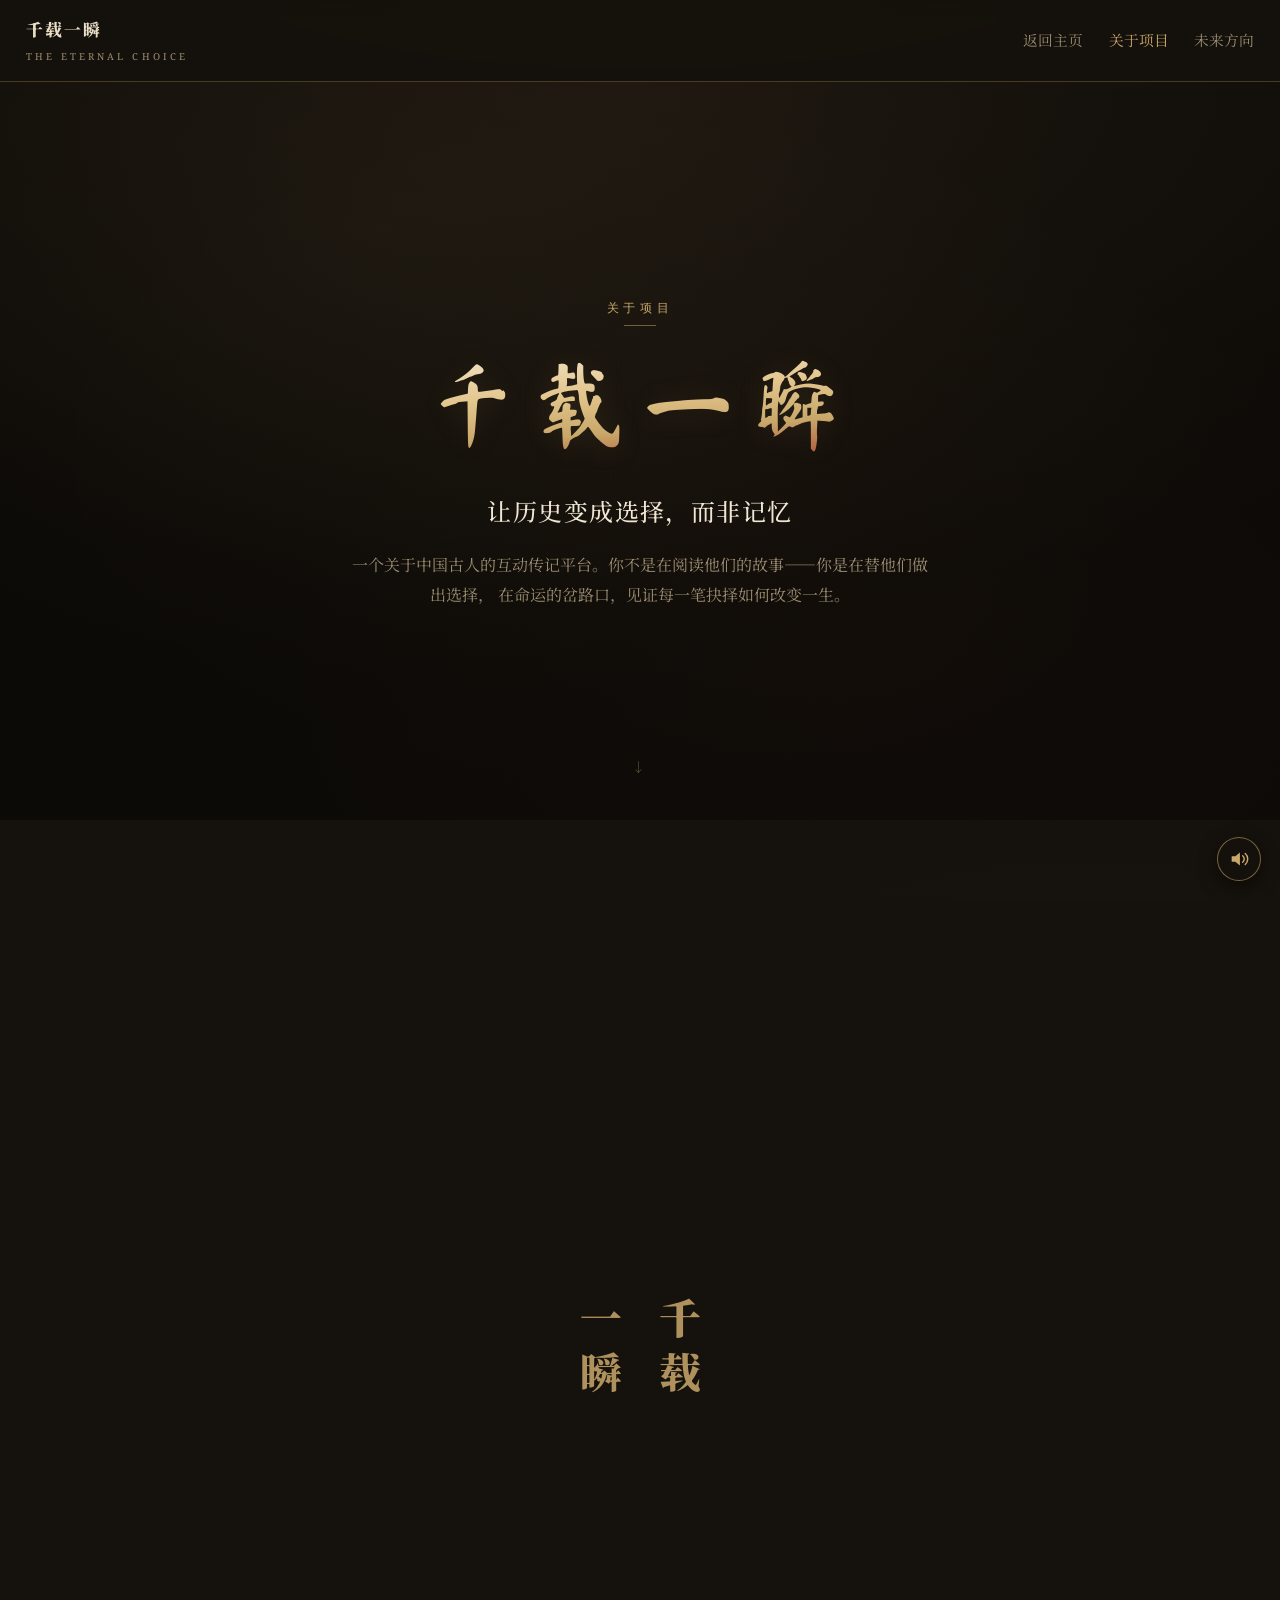
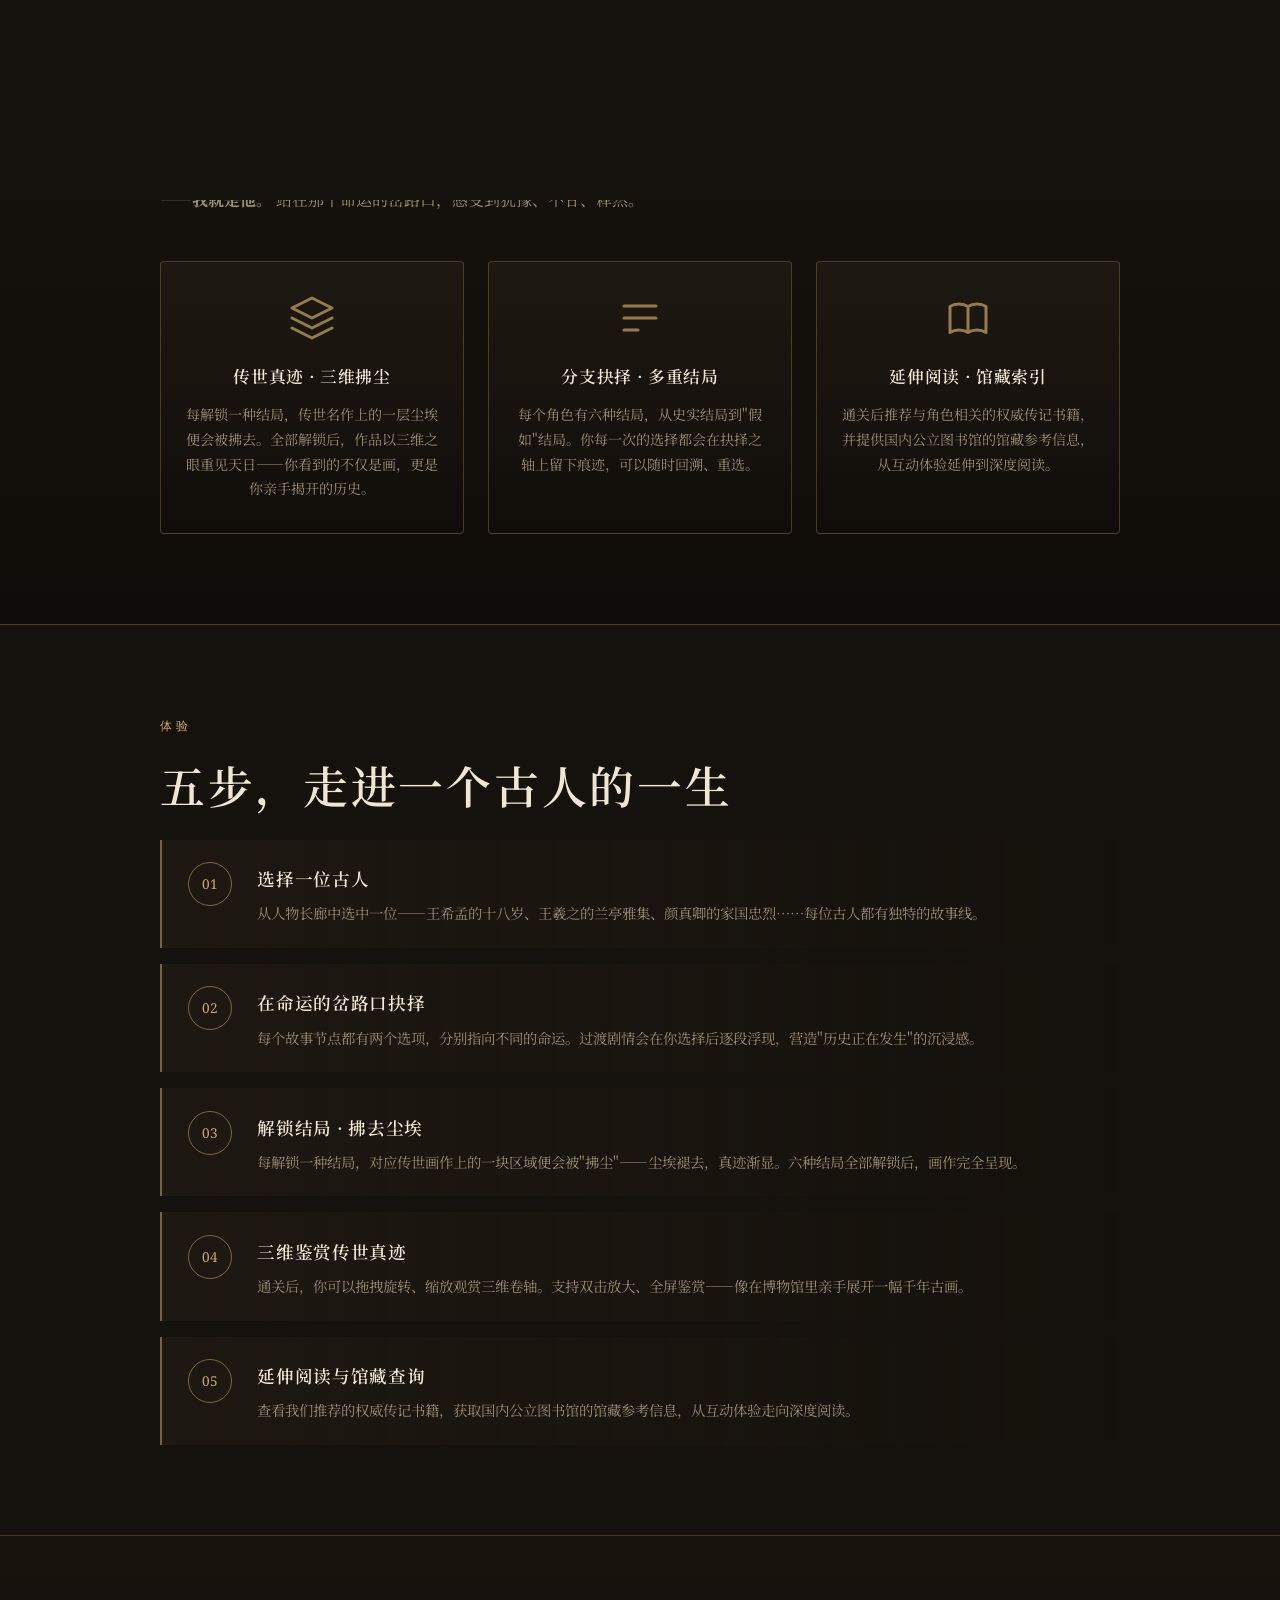
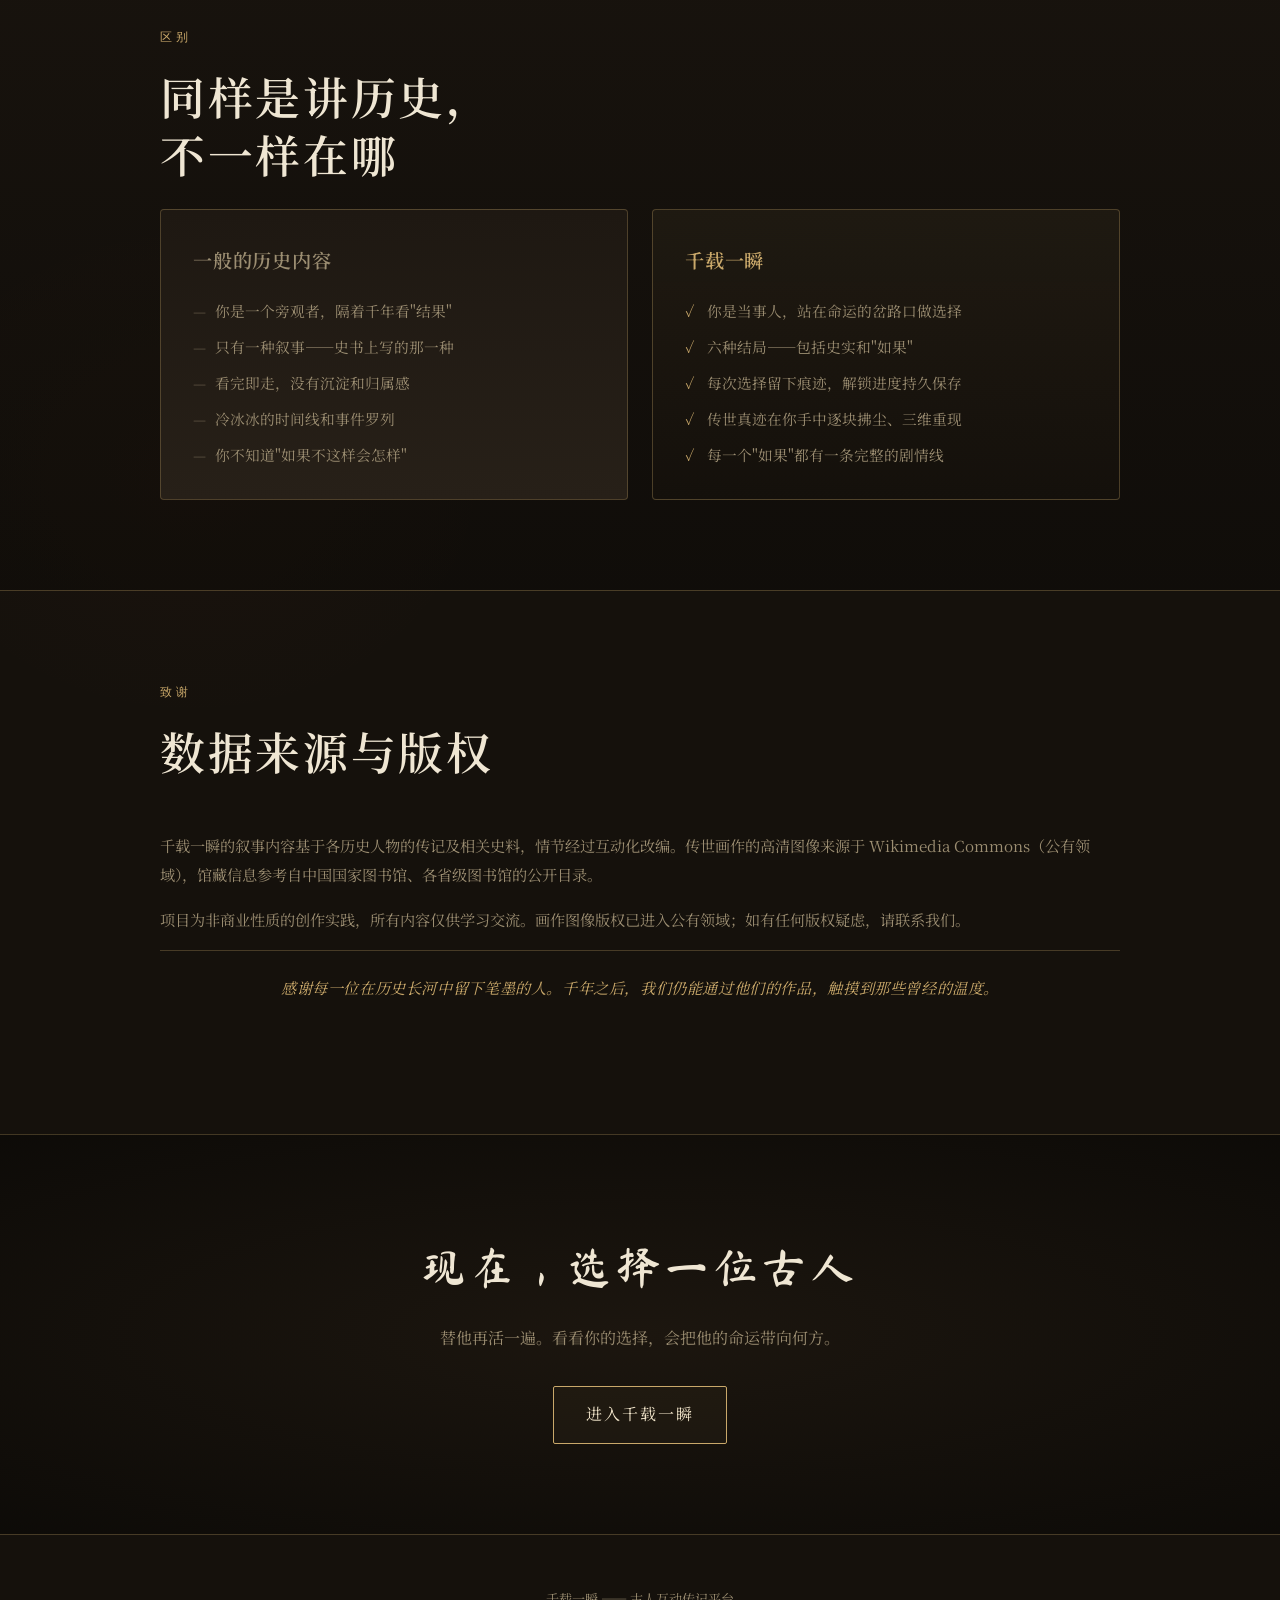
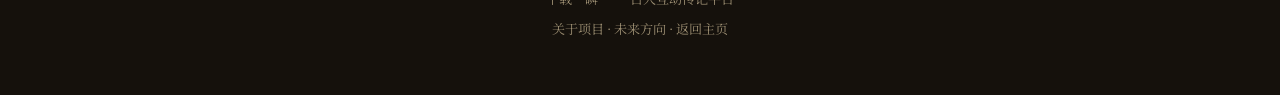
==== commit 5c7c34b4: "fix: 落地页顶栏导航统一——关于项目/未来方向" ====
--- a/about.html
+++ b/about.html
@@ -18,8 +18,8 @@
     <a class="brand" href="index.html">千载一瞬<span class="brand__en">THE ETERNAL CHOICE</span></a>
     <nav class="topnav">
       <a href="index.html">返回主页</a>
-      <a href="about.html" style="color:var(--gold);">关于</a>
-      <a href="roadmap.html">路线图</a>
+      <a href="about.html" style="color:var(--gold);">关于项目</a>
+      <a href="roadmap.html">未来方向</a>
     </nav>
   </header>
 
@@ -216,7 +216,7 @@
 
   <footer class="site-foot">
     <p>千载一瞬 —— 古人互动传记平台</p>
-    <p><a href="about.html">关于项目</a> · <a href="roadmap.html">路线图</a> · <a href="index.html">返回主页</a></p>
+    <p><a href="about.html">关于项目</a> · <a href="roadmap.html">未来方向</a> · <a href="index.html">返回主页</a></p>
   </footer>
 
   <script src="js/motion.js?v=3"></script>
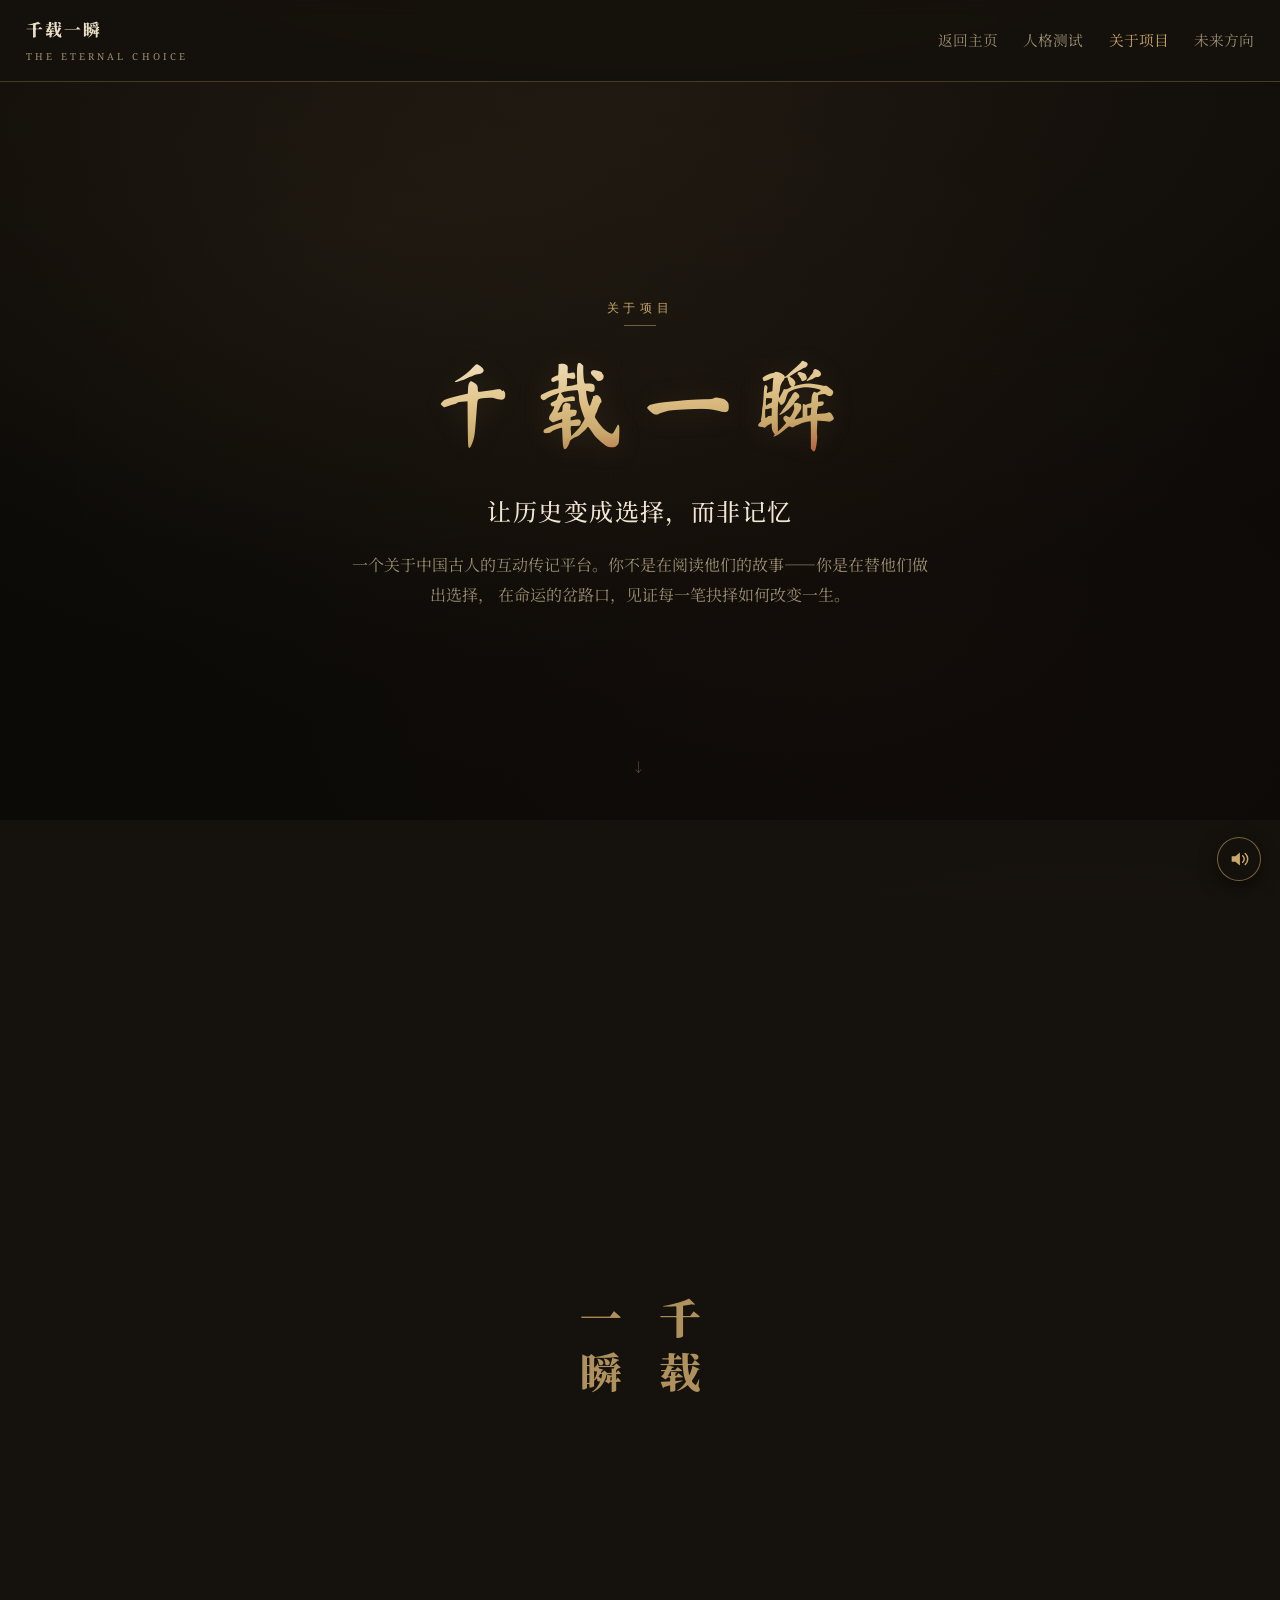
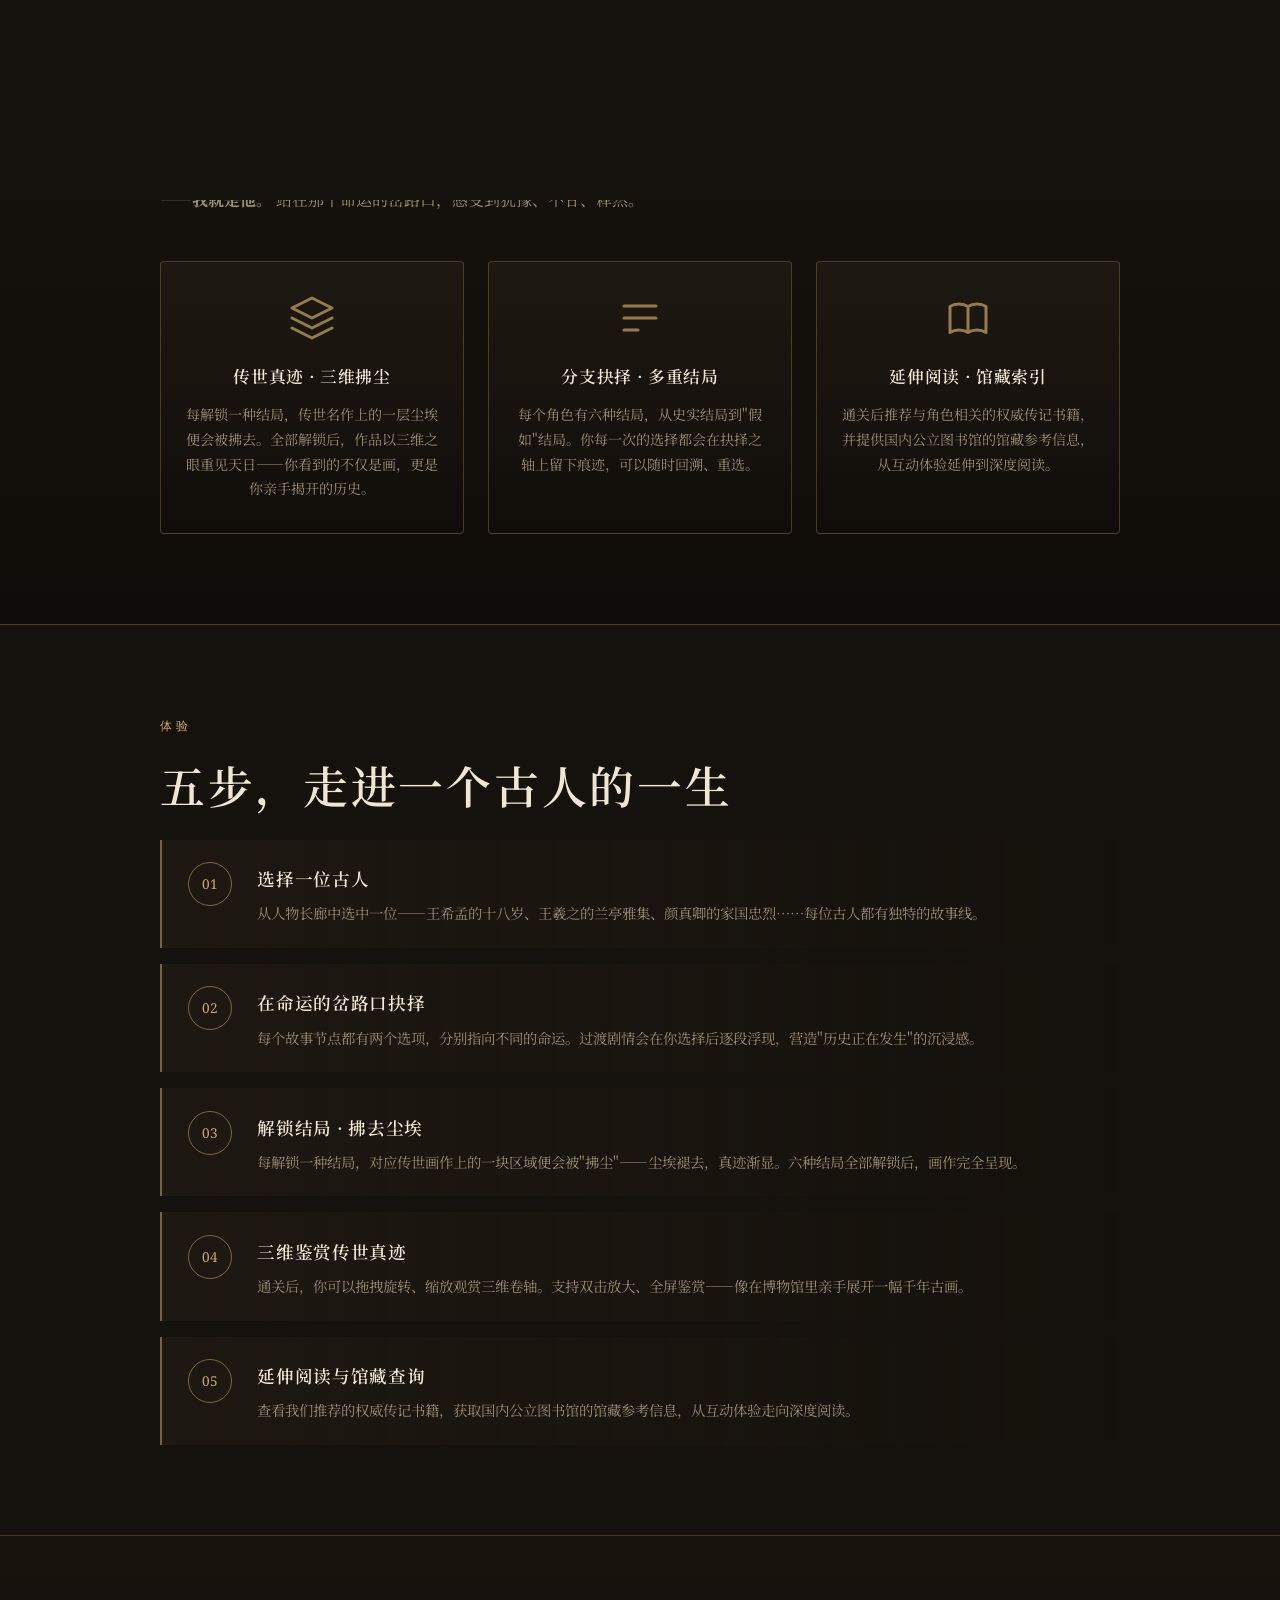
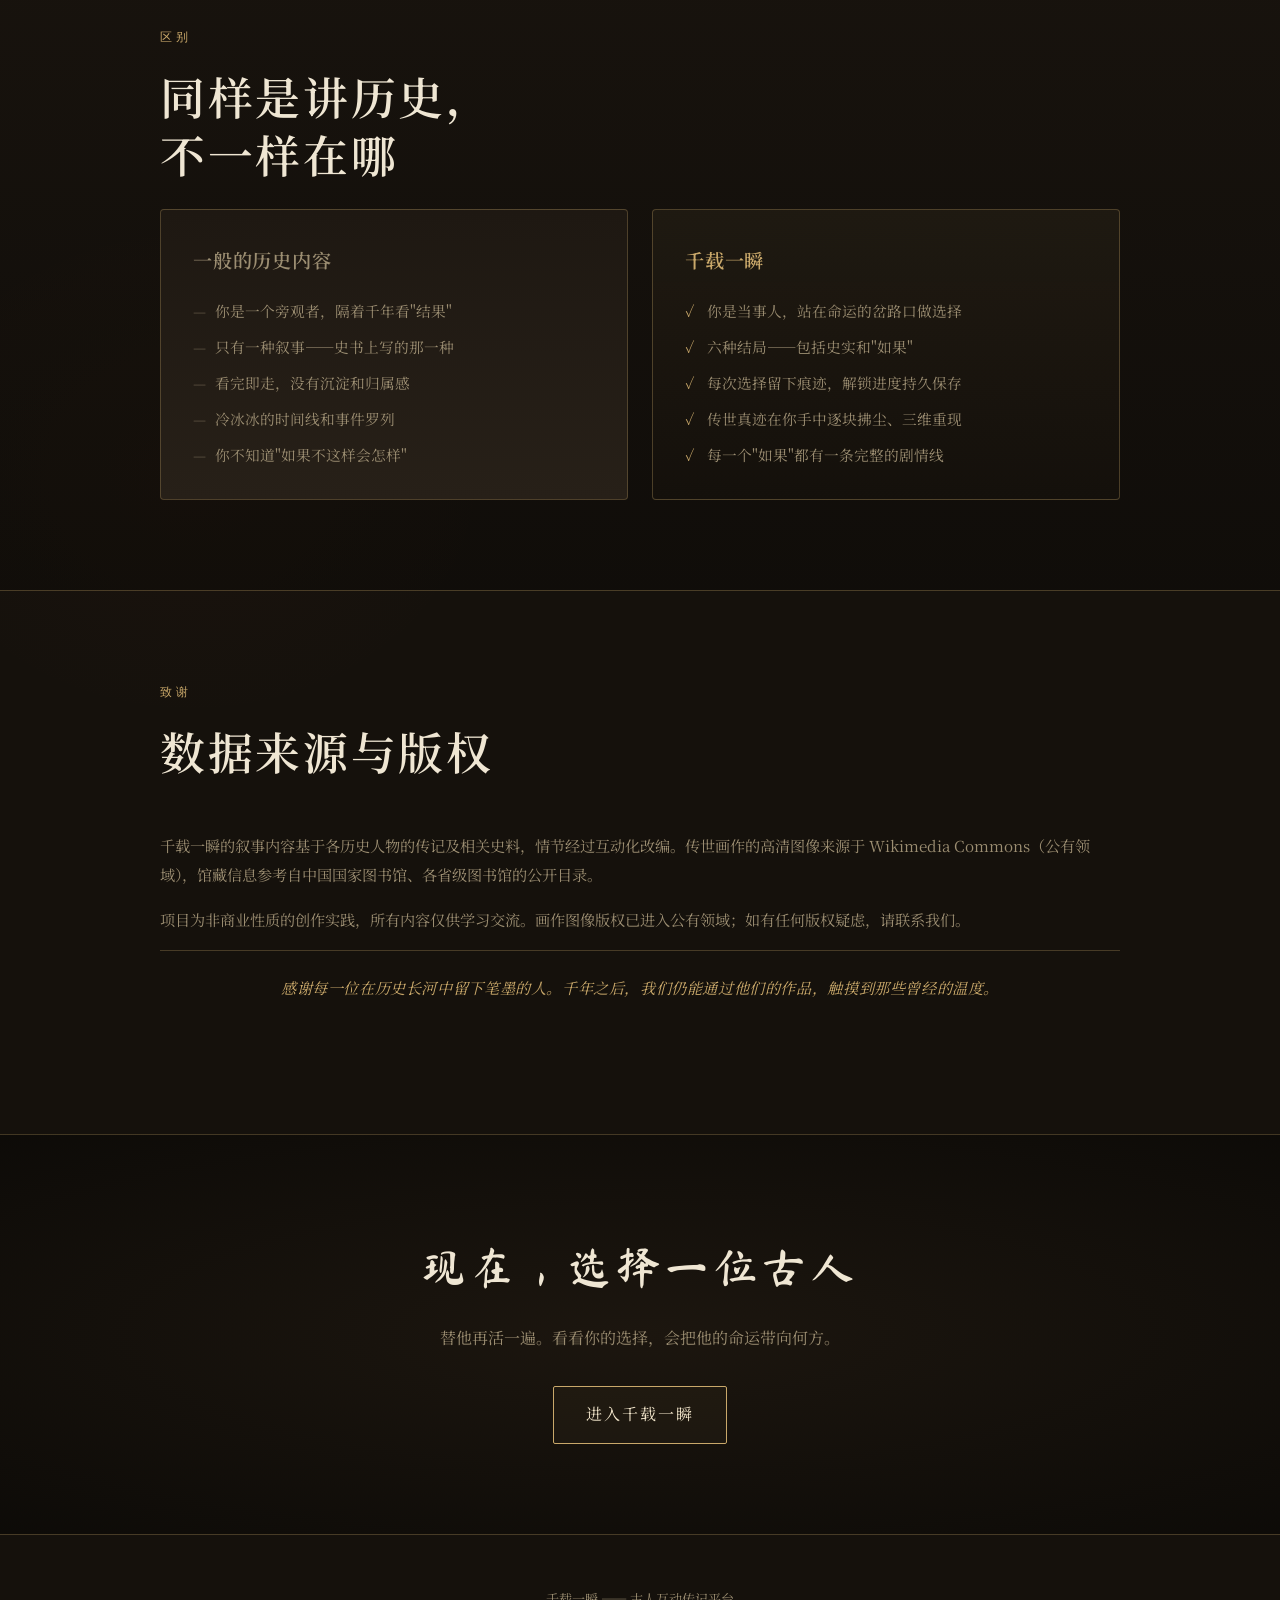
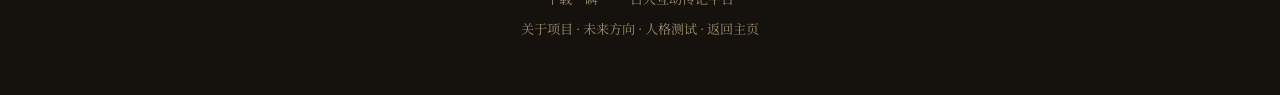
==== commit c0d169e1: "feat: 人格测试 + 结局分享卡片 + 选项匿名统计三新功能" ====
--- a/about.html
+++ b/about.html
@@ -18,6 +18,7 @@
     <a class="brand" href="index.html">千载一瞬<span class="brand__en">THE ETERNAL CHOICE</span></a>
     <nav class="topnav">
       <a href="index.html">返回主页</a>
+      <a href="quiz.html">人格测试</a>
       <a href="about.html" style="color:var(--gold);">关于项目</a>
       <a href="roadmap.html">未来方向</a>
     </nav>
@@ -216,7 +217,7 @@
 
   <footer class="site-foot">
     <p>千载一瞬 —— 古人互动传记平台</p>
-    <p><a href="about.html">关于项目</a> · <a href="roadmap.html">未来方向</a> · <a href="index.html">返回主页</a></p>
+    <p><a href="about.html">关于项目</a> · <a href="roadmap.html">未来方向</a> · <a href="quiz.html">人格测试</a> · <a href="index.html">返回主页</a></p>
   </footer>
 
   <script src="js/motion.js?v=3"></script>
--- a/css/style.css
+++ b/css/style.css
@@ -925,3 +925,65 @@
 .reduce-motion .prologue__title .ml__i{transform:none!important;}
 .reduce-motion .act__frame{clip-path:none!important;}
 .reduce-motion .prologue__hero{opacity:1!important;transform:none!important;}
+
+/* ============================================================
+ *  选项匿名统计（"X% 的人在这里选择了……"）
+ * ============================================================ */
+.choice{flex-wrap:wrap;}
+.choice__stat{
+  flex-basis:100%;display:flex;align-items:center;gap:.7rem;
+  margin-top:.55rem;padding-top:.55rem;
+  border-top:1px dashed rgba(150,130,90,.22);
+  order:9;
+}
+.choice__bar{flex:1;height:4px;background:rgba(201,168,106,.15);border-radius:2px;overflow:hidden;}
+.choice__fill{display:block;height:100%;width:0;background:linear-gradient(90deg,var(--gold),#a8422e);border-radius:2px;transition:width .5s ease;}
+.choice__pct{font-family:var(--serif-en);font-size:.78rem;color:var(--gold);min-width:2.6em;text-align:right;}
+.choice__tag{font-size:.72rem;color:var(--muted);letter-spacing:.05em;}
+.choice__stat.is-top .choice__tag{color:var(--cinnabar,#a8422e);}
+.choices-agg{
+  align-self:stretch;margin-top:.8rem;text-align:center;
+  font-size:.82rem;color:var(--muted);font-family:var(--serif);line-height:1.7;
+}
+.choices-agg b{color:var(--gold);}
+.choices-agg__lead{color:var(--paper);}
+
+/* ============================================================
+ *  结局分享卡片弹窗（Canvas 合成）
+ * ============================================================ */
+.sharecard-modal{
+  position:fixed;inset:0;z-index:60;display:none;
+  align-items:center;justify-content:center;padding:1.4rem;
+  background:rgba(8,6,4,.82);backdrop-filter:blur(4px);
+}
+.sharecard-modal.show{display:flex;animation:fade .3s ease;}
+.sharecard__panel{
+  position:relative;width:min(440px,100%);max-height:90vh;overflow:auto;
+  background:linear-gradient(180deg,var(--ink-2),var(--ink-3));
+  border:1px solid var(--line-strong);border-radius:5px;padding:1.2rem;
+  box-shadow:0 40px 100px rgba(0,0,0,.6);
+  animation:rise .4s ease;
+}
+.sharecard__close{
+  position:absolute;top:.5rem;right:.8rem;background:none;border:none;
+  font-size:1.6rem;color:var(--muted);cursor:pointer;line-height:1;z-index:2;
+}
+.sharecard__close:hover{color:var(--cinnabar,#a8422e);}
+.sharecard__canvas-wrap{width:100%;border-radius:4px;overflow:hidden;background:#15110c;}
+.sharecard__actions{display:flex;flex-wrap:wrap;gap:.7rem;margin-top:1rem;}
+.sharecard__actions .btn{flex:1;min-width:140px;justify-content:center;text-align:center;text-decoration:none;display:inline-flex;align-items:center;}
+.sharecard__tip{margin:.9rem 0 0;text-align:center;font-size:.78rem;color:var(--muted);line-height:1.7;}
+
+/* ============================================================
+ *  人物长廊 · 人格测试 CTA
+ * ============================================================ */
+.quiz-cta{margin:3.5rem auto 0;max-width:880px;}
+.quiz-cta__inner{
+  display:flex;align-items:center;justify-content:space-between;gap:1.5rem;flex-wrap:wrap;
+  padding:1.8rem 2.2rem;border:1px solid var(--line-strong);border-radius:5px;
+  background:linear-gradient(120deg,rgba(201,168,106,.08),rgba(168,66,46,.06));
+}
+.quiz-cta__kicker{font-family:var(--serif-en);letter-spacing:.3em;font-size:.7rem;color:var(--gold);text-transform:uppercase;margin-bottom:.5rem;}
+.quiz-cta__title{font-family:var(--serif);font-size:1.7rem;font-weight:600;color:var(--paper);margin:0 0 .4rem;letter-spacing:.06em;}
+.quiz-cta__desc{margin:0;color:var(--muted);font-size:.95rem;line-height:1.7;max-width:46ch;}
+.quiz-cta__btn{white-space:nowrap;text-decoration:none;display:inline-flex;align-items:center;}
